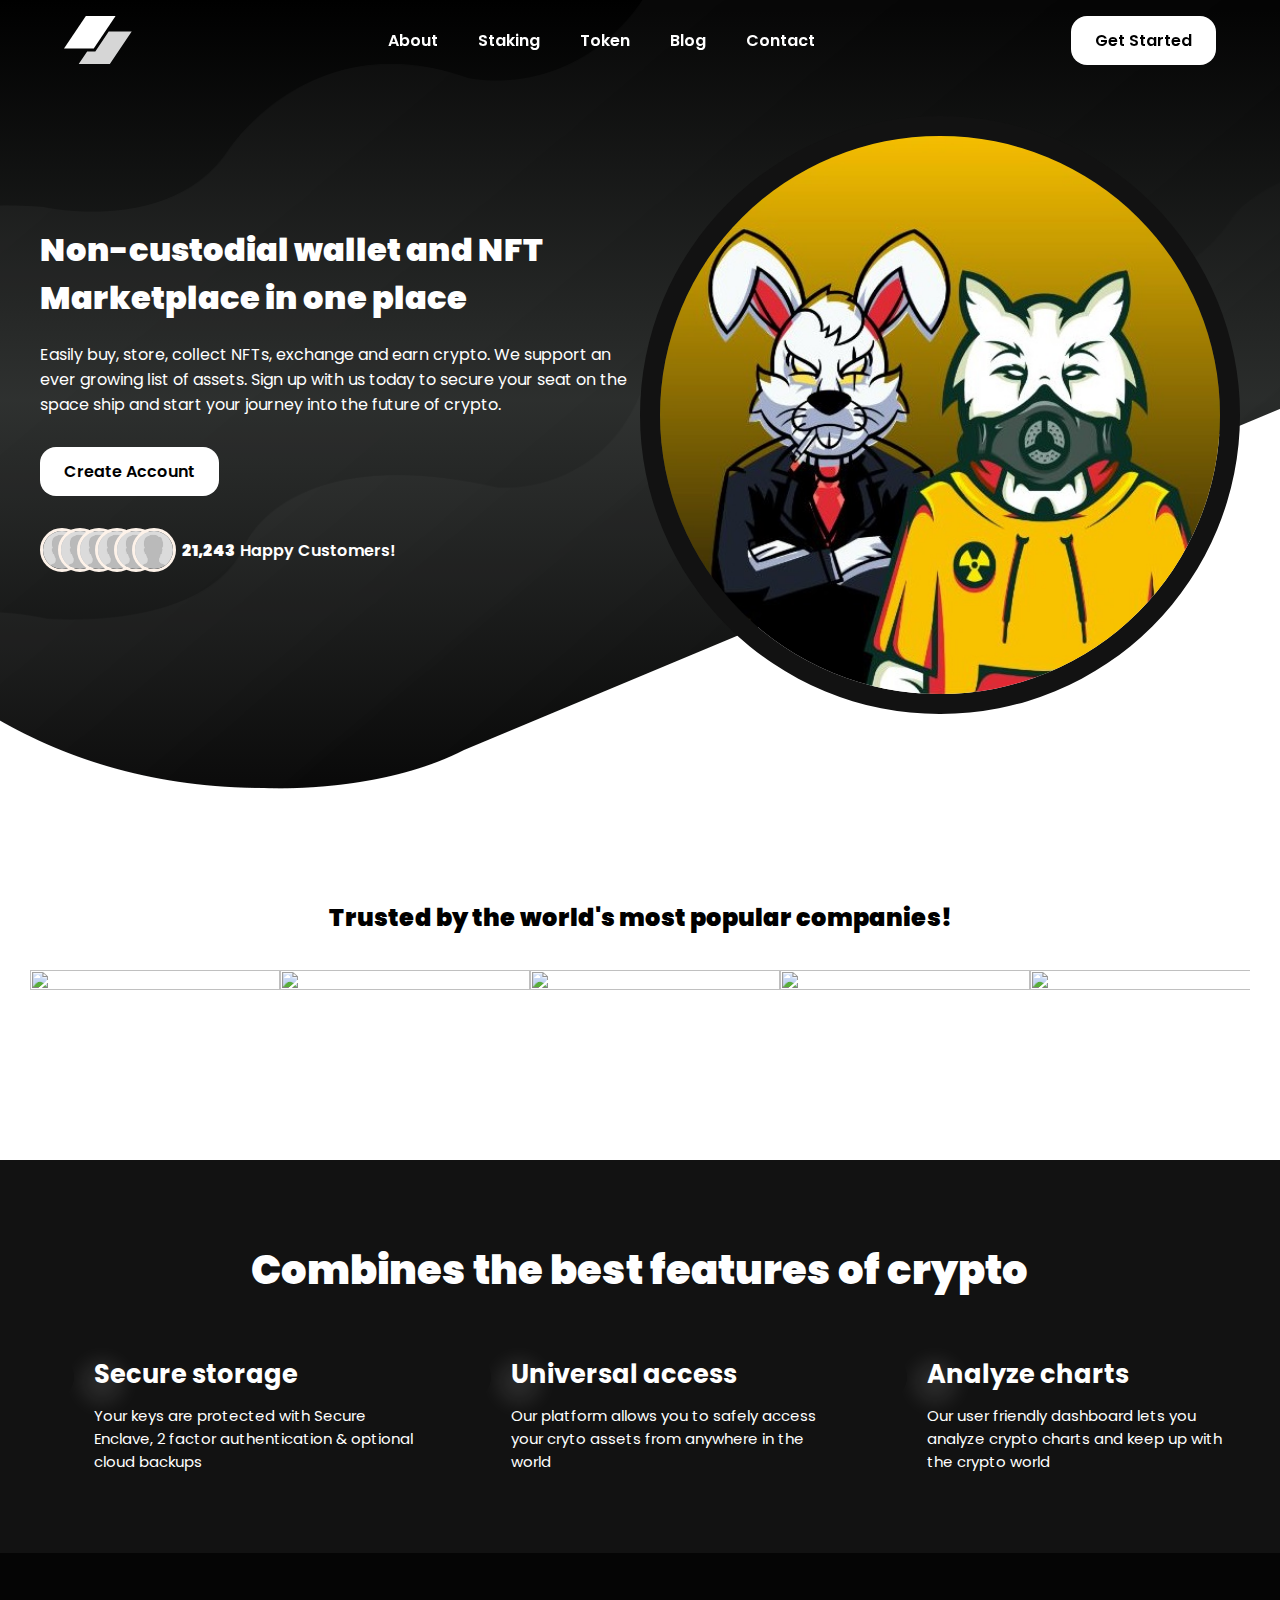
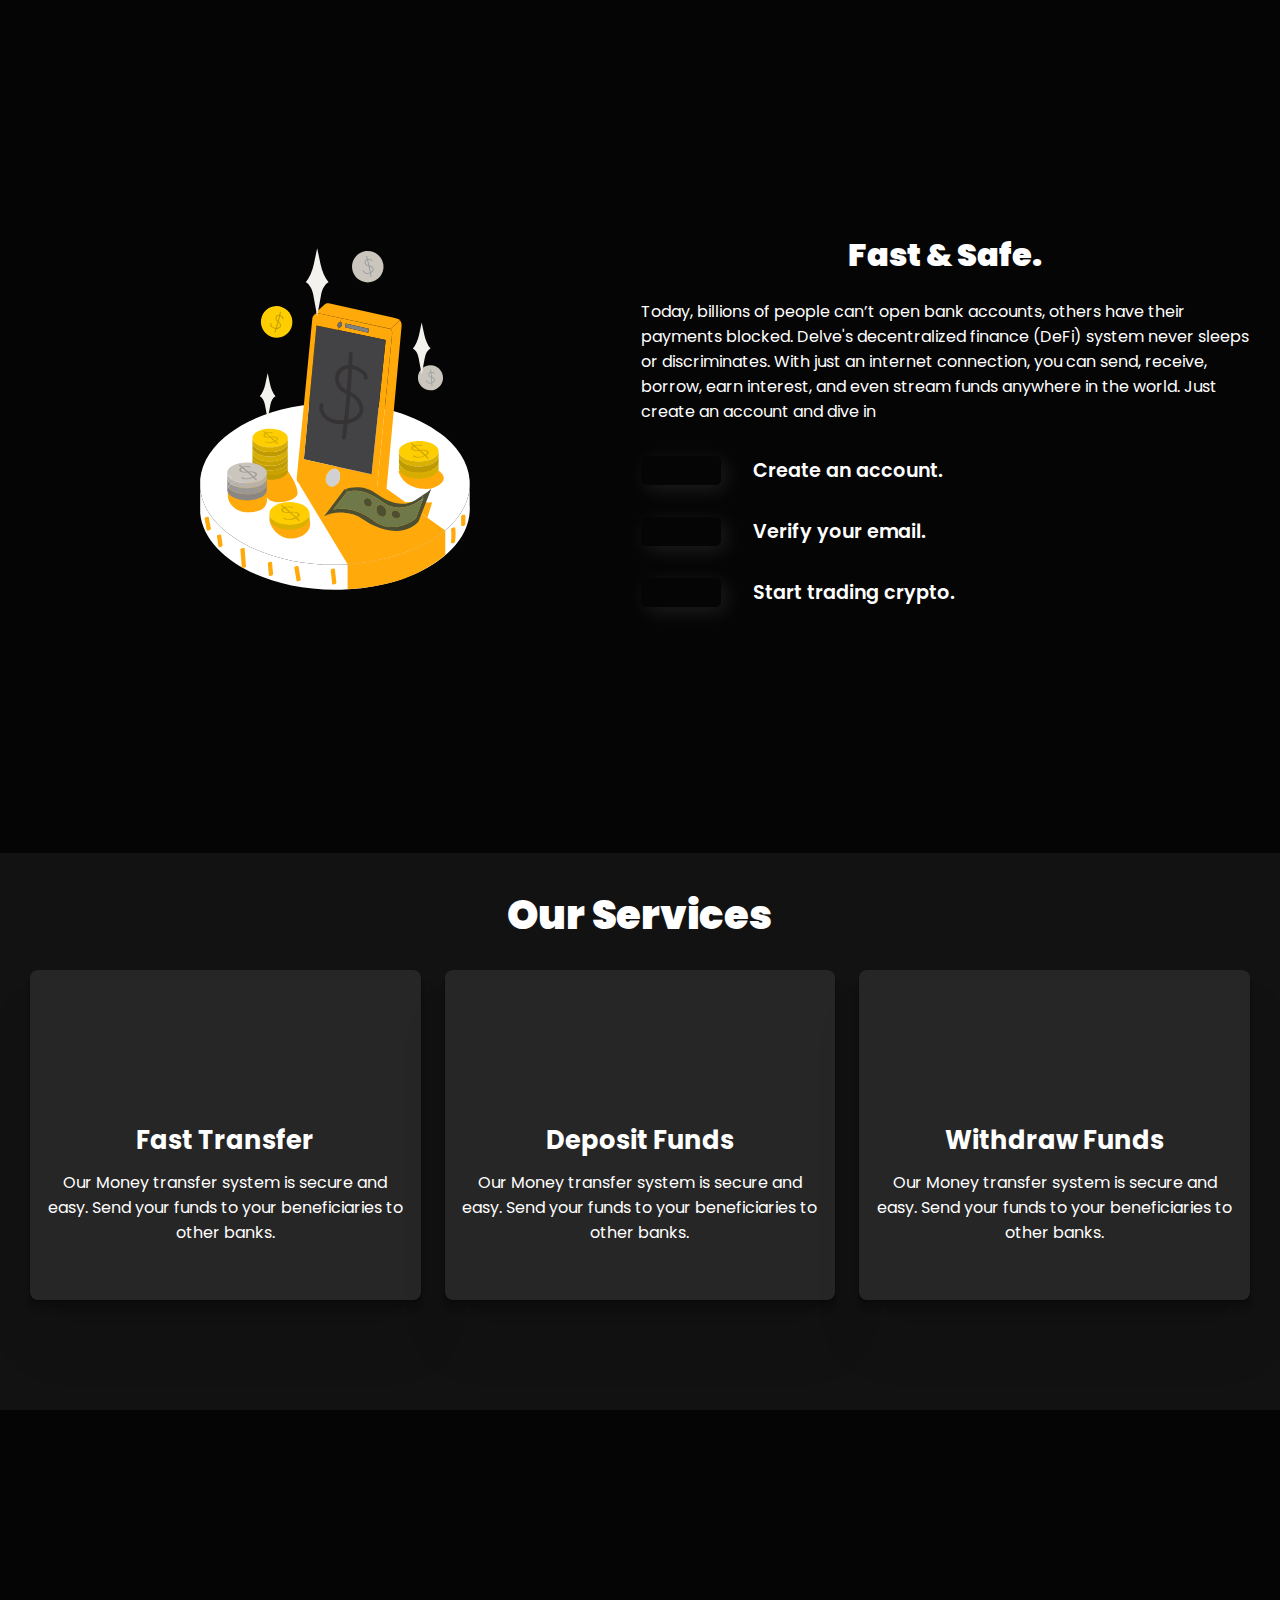
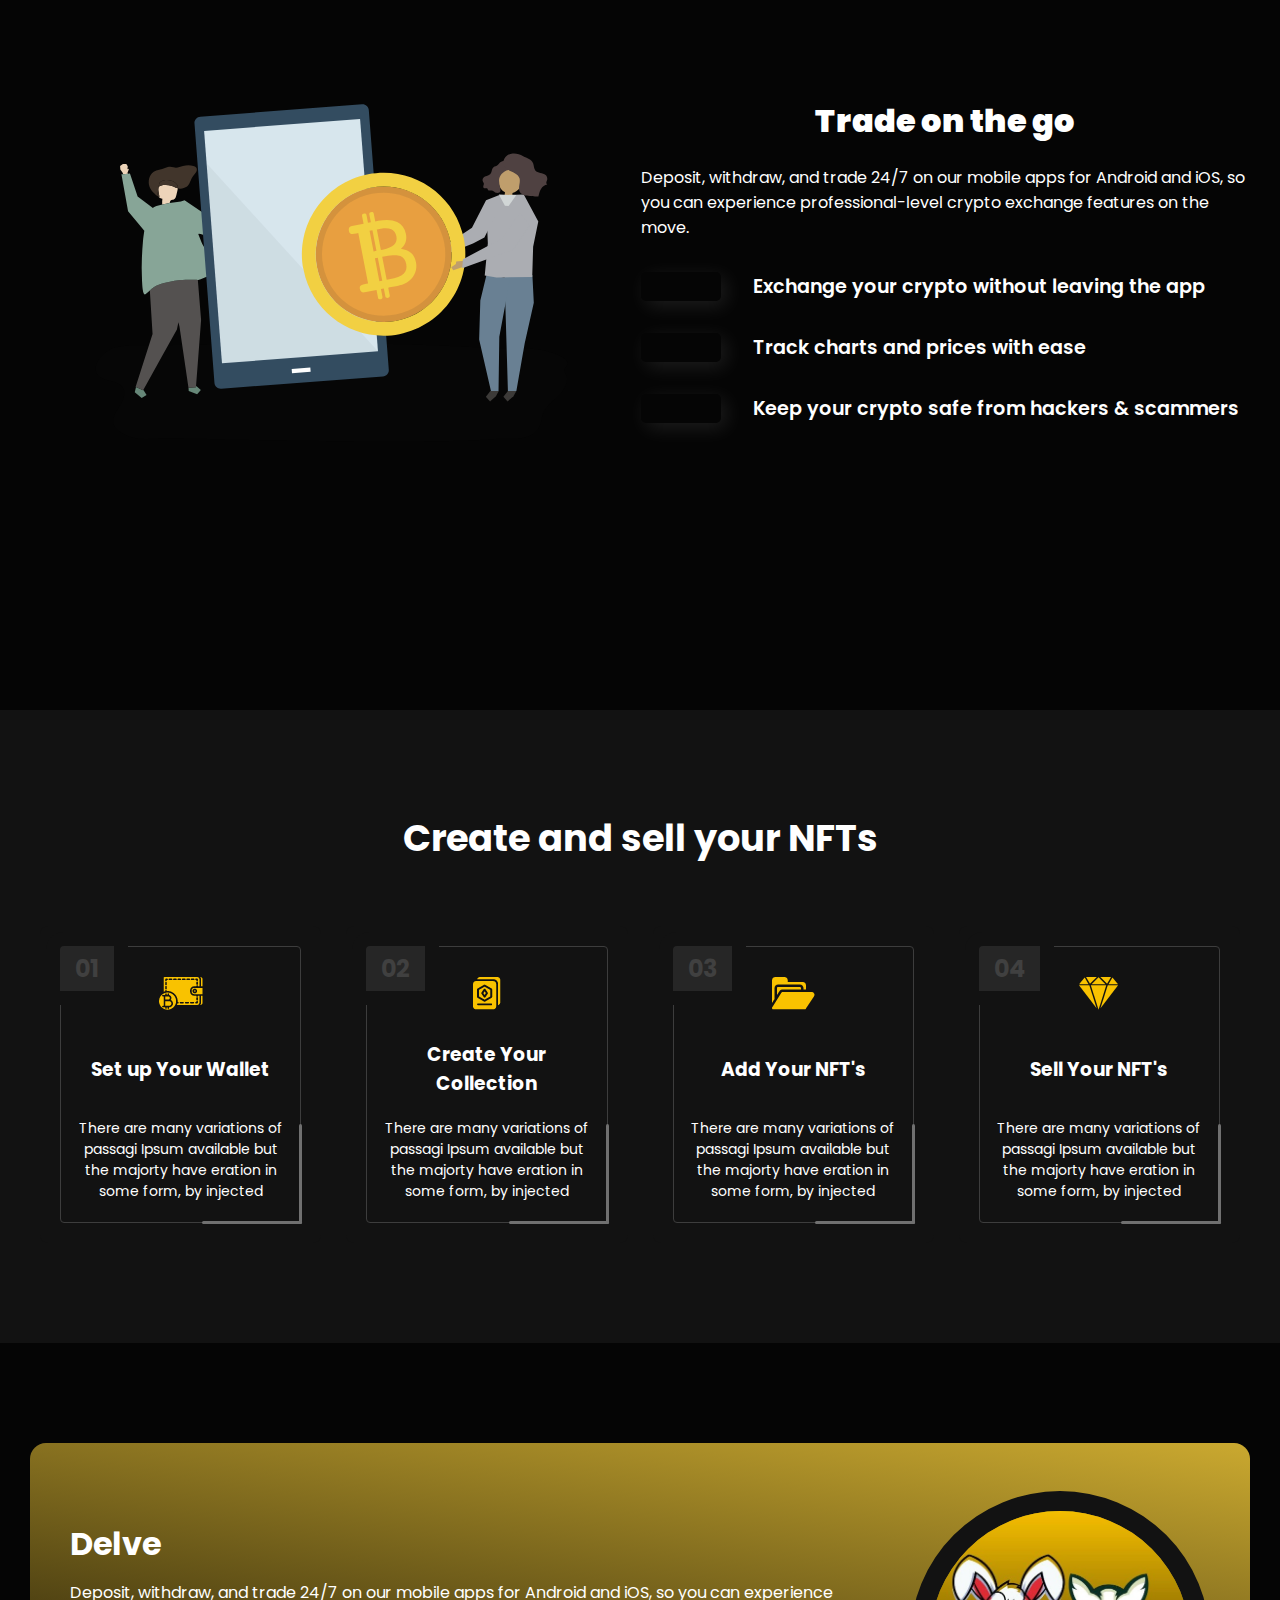
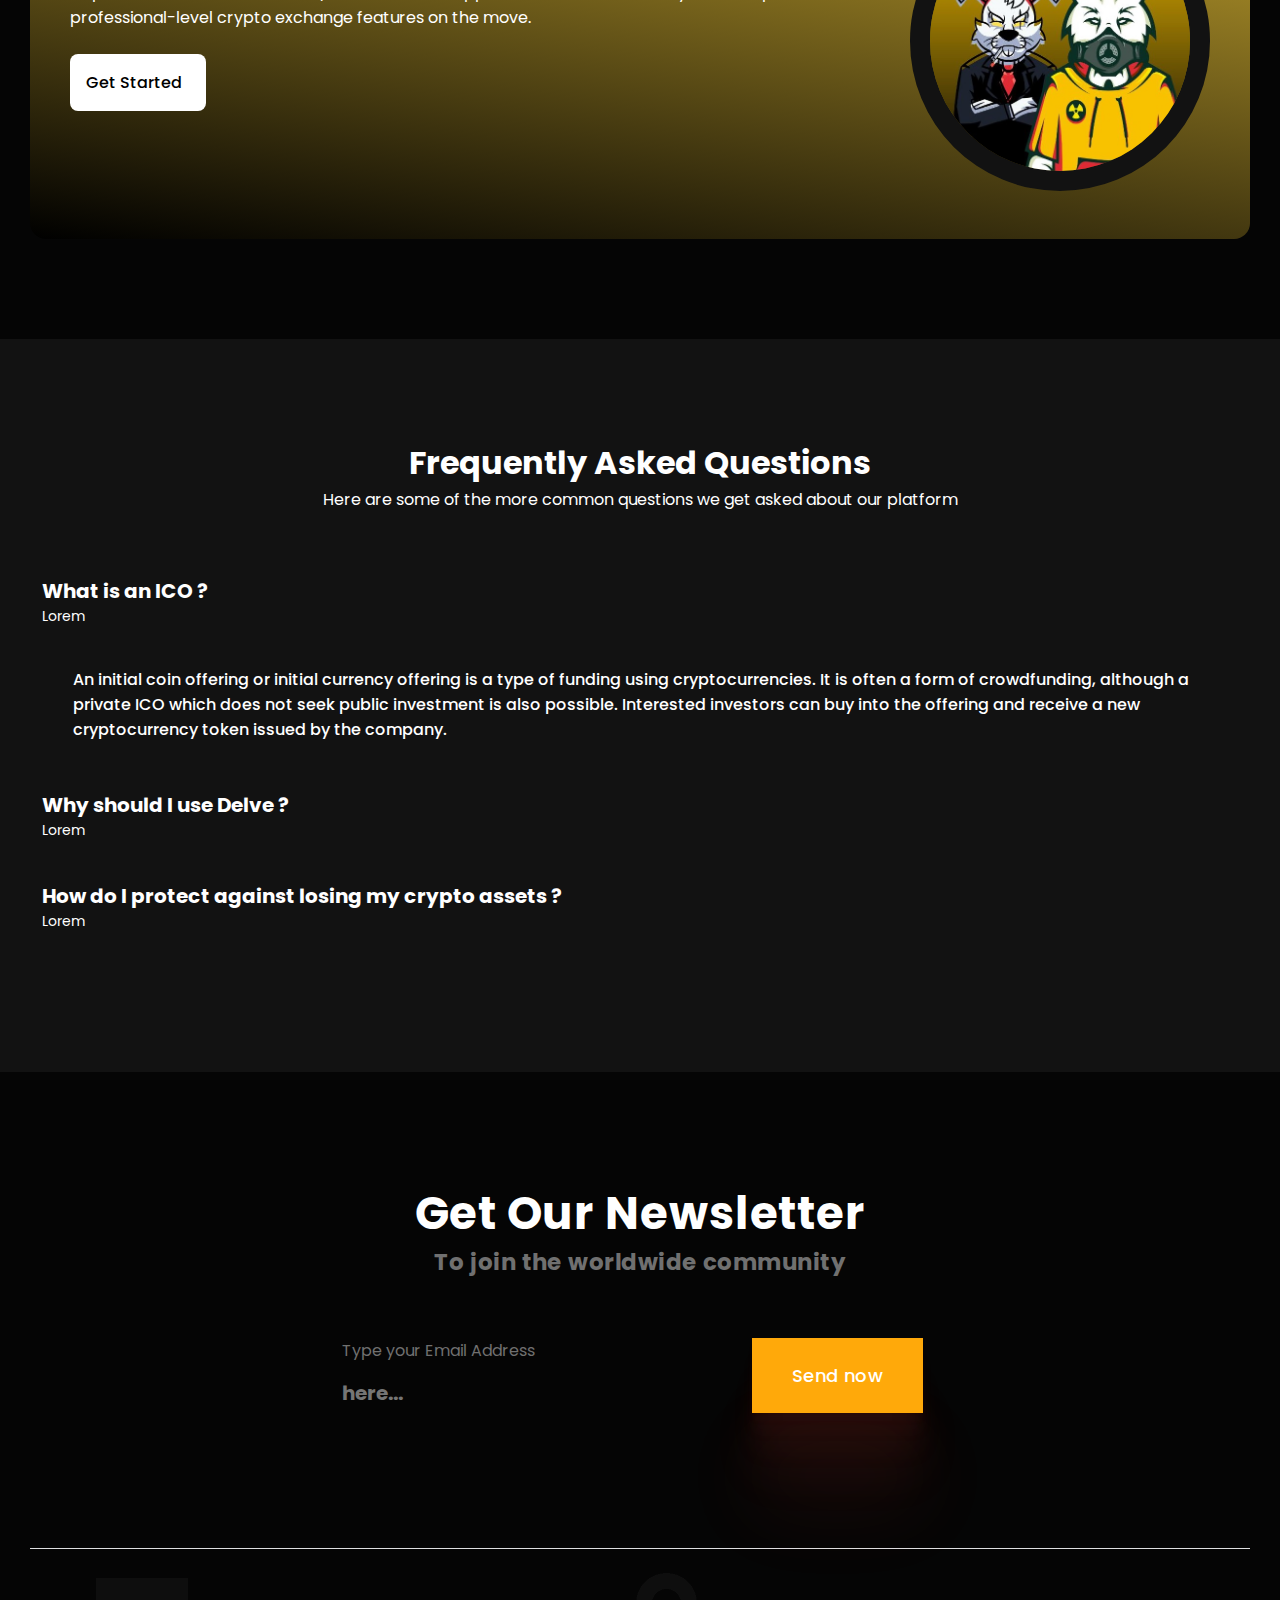
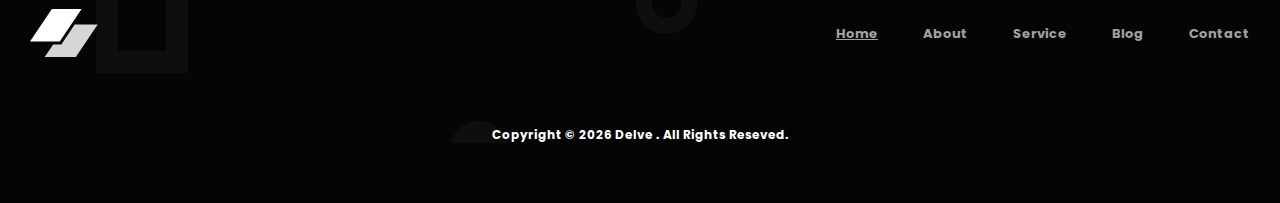
==== index.html @ 3b6dec00 "Success Page" ====
<!DOCTYPE html>
<html lang="en">

<head>
    <meta charset="UTF-8">
    <meta name="viewport" content="width=device-width, initial-scale=1.0">
    <link href="https://cdn.jsdelivr.net/npm/remixicon@2.5.0/fonts/remixicon.css" rel="stylesheet">
    <link rel="stylesheet" href="assets/css/style.css">
    <link rel="stylesheet" href="assets/css/icons.css">
    <script src="assets/js/mixitup.min.js"></script>
    <title>Delve | Decentralised Wallet</title>
    <link rel="shortcut icon" href="assets/images/logo (1).svg" type="image/x-icon">


    <script src="https://cdn.amcharts.com/lib/5/index.js"></script>
    <script src="https://cdn.amcharts.com/lib/5/map.js"></script>
    <script src="https://cdn.amcharts.com/lib/5/geodata/worldLow.js"></script>
    <script src="https://cdn.amcharts.com/lib/5/themes/Animated.js"></script>
    <link href="https://cdn.jsdelivr.net/npm/remixicon@3.2.0/fonts/remixicon.css" rel="stylesheet" />
    <link href="https://unpkg.com/boxicons@2.0.7/css/boxicons.min.css" rel="stylesheet" />
</head>

<body>
    <a href="#" class="scrolltop" id="scroll-top">
        <i class="ri-arrow-up-line scrolltop__icon"></i>
    </a>

    <header class="l-header" id="header">
        <nav class="nav bd-container">
            <a href="index.html" class="nav__logo">
                <!-- <i class="ri-riding-line"></i> Delve -->
                <img src="assets/images/logo (1).svg" alt="">
            </a>

            <div class="nav__menu" id="nav-menu">
                <ul class="nav__list">
                    <li class="nav__item"><a href="#about" class="nav__link active-link ">About</a></li>
                    <li class="nav__item"><a href="#services" class="nav__link active-link ">Staking</a></li>
                    <li class="nav__item"><a href="#portfolio" class="nav__link active-link ">Token</a></li>
                    <li class="nav__item"><a href="#contact" class="nav__link active-link ">Blog</a></li>
                    <li class="nav__item"><a href="#contact" class="nav__link active-link ">Contact</a></li>
                    <center>
                        <li class="nav__item"><a href="#" class="nav__link active-link bt-n hiddenn" style="color: #000;">Get Started</a></li>
                    </center>
                </ul>
            </div>
            <button class="bt-n nonee"><a href="">Get Started</a></button>
    
            <div class="nav__toggle" id="nav-toggle">
                <i class='bx bx-menu'></i>
            </div>
        </nav>
    </header>

    <main>
        <article>
            <section class="hero vh-100" id="home">
                <div class="hero-container">
                    <div class="hero-content hnb">
                        <p class="h2 hero-title hnb hnb">Non-custodial wallet and NFT Marketplace in one place</p>
                        <p class="hero-text">Easily buy, store, collect NFTs, exchange and earn crypto. We support an ever growing list of
                            assets. Sign up with us today to secure your seat on the space ship and start your journey into the future of
                            crypto.</p>
                        <div class="btn-group hnb">
                            <!-- <a href="#" class="bt-n btn-primary">Create account</a> -->

                            <a href="#" class="bt-n btn-secondary">Create Account</a>
                        </div>
                        <div class="delivered-meals hnb">
                            <div class="delivered-img">
                                <img src="assets/images/anon.jpg" alt="" />
                                <img src="assets/images/anon.jpg" alt="" />
                                <img src="assets/images/anon.jpg" alt="" />
                                <img src="assets/images/anon.jpg" alt="" />
                                <img src="assets/images/anon.jpg" alt="" />
                                <img src="assets/images/anon.jpg" alt="" />
                            </div>
                            <div class="delivered-description">
                                <p>
                                    <span class="delivered-numbers"><strong>21,243</strong> Happy Customers!</span>
                                </p>
                            </div>
                        </div>
                    </div>

                    <figure class="hero-banner">
                        <img src="assets/images/hero-banner.jpg"  loading="lazy" alt="hero-banner" class="w-100">
                    </figure>
                </div>
            </section>

            <section style="background-color: #fff;">
                <section class="container">
                    <div class="main-block__container">
                        <div class="main-block__partners partners-main-block">
                            <div class="partners-main-block__label">
                                Trusted by the world's most popular companies!
                            </div>
                            <div class="slider">
                                <div class="slide-track">
                                    <div class="slide">
                                        <img src="https://s3-us-west-2.amazonaws.com/s.cdpn.io/557257/1.png" height="100" width="250" alt="" />
                                    </div>
                                    <div class="slide">
                                        <img src="https://s3-us-west-2.amazonaws.com/s.cdpn.io/557257/2.png" height="100" width="250" alt="" />
                                    </div>
                                    <div class="slide">
                                        <img src="https://s3-us-west-2.amazonaws.com/s.cdpn.io/557257/3.png" height="100" width="250" alt="" />
                                    </div>
                                    <div class="slide">
                                        <img src="https://s3-us-west-2.amazonaws.com/s.cdpn.io/557257/4.png" height="100" width="250" alt="" />
                                    </div>
                                    <div class="slide">
                                        <img src="https://s3-us-west-2.amazonaws.com/s.cdpn.io/557257/5.png" height="100" width="250" alt="" />
                                    </div>
                                    <div class="slide">
                                        <img src="https://s3-us-west-2.amazonaws.com/s.cdpn.io/557257/6.png" height="100" width="250" alt="" />
                                    </div>
                                    <div class="slide">
                                        <img src="https://s3-us-west-2.amazonaws.com/s.cdpn.io/557257/7.png" height="100" width="250" alt="" />
                                    </div>
                                    <div class="slide">
                                        <img src="https://s3-us-west-2.amazonaws.com/s.cdpn.io/557257/1.png" height="100" width="250" alt="" />
                                    </div>
                                    <div class="slide">
                                        <img src="https://s3-us-west-2.amazonaws.com/s.cdpn.io/557257/2.png" height="100" width="250" alt="" />
                                    </div>
                                    <div class="slide">
                                        <img src="https://s3-us-west-2.amazonaws.com/s.cdpn.io/557257/3.png" height="100" width="250" alt="" />
                                    </div>
                                    <div class="slide">
                                        <img src="https://s3-us-west-2.amazonaws.com/s.cdpn.io/557257/4.png" height="100" width="250" alt="" />
                                    </div>
                                    <div class="slide">
                                        <img src="https://s3-us-west-2.amazonaws.com/s.cdpn.io/557257/5.png" height="100" width="250" alt="" />
                                    </div>
                                    <div class="slide">
                                        <img src="https://s3-us-west-2.amazonaws.com/s.cdpn.io/557257/6.png" height="100" width="250" alt="" />
                                    </div>
                                    <div class="slide">
                                        <img src="https://s3-us-west-2.amazonaws.com/s.cdpn.io/557257/7.png" height="100" width="250" alt="" />
                                    </div>
                                </div>
                            </div>
                        </div>
                    </div>
                </section>
            </section>

            <section style="background-color: hsl(0, 0%, 7%);">
                <section class="features py-5" id="features">
                    <div class="container">
                        <h2 class="h2 section-title py-">Combines the best features of crypto</h2>
                        <ul class="features-list">
                            <li>
                                <div class="features-card">
                                    <div class="icon">
                                        <i class="ri-secure-payment-line"></i>
                                    </div>
                                    <div class="content">
                                        <h3 class="h3 title">Secure storage</h3>
                
                                        <p class="text">
                                            Your keys are protected with Secure Enclave, 2 factor authentication & optional cloud backups
                                        </p>
                                    </div>
                                </div>
                            </li>            
                        </ul>

                        <ul class="features-list">
                            <li>
                                <div class="features-card">
                                    <div class="icon">
                                        <i class="ri-key-fill"></i>
                                    </div>
                
                                    <div class="content">
                                        <h3 class="h3 title">Universal access</h3>
                                        <p class="text">
                                            Our platform allows you to safely access your cryto assets from anywhere in the world
                                        </p>
                                    </div>
                                </div>
                            </li>
                        </ul>
                
                        <ul class="features-list">
                            <li>
                                <div class="features-card">
                                    <div class="icon">
                                        <i class="ri-line-chart-line"></i>
                                    </div>
                
                                    <div class="content">
                                        <h3 class="h3 title">Analyze charts</h3>
                
                                        <p class="text">
                                            Our user friendly dashboard lets you analyze crypto charts and keep up with the crypto world
                                        </p>
                                    </div>
                                </div>
                            </li>
                        </ul>
                
                    </div>
                </section>
            </section>

            <section class="container why__container vh-100 py-2">
                <div class="why__image">
                    <img  alt="" src="assets/images/3122796_36664.svg" />
                </div>
                <div class="why__content py-1">
                    <h1 class="section__title hero-title" style="color: rgb(255, 255, 255);">Fast & Safe.</h1>
                    <p style="color: #fff;">Today, billions of people can’t open bank accounts, others have their payments blocked. Delve's decentralized
                        finance (DeFi) system never sleeps or discriminates. With just an internet connection, you can send, receive,
                        borrow, earn interest, and even stream funds anywhere in the world. Just create an account and dive in</p>
                    <div class="why__grid">
                        <span><i class="ri-check-double-line"></i></span>
                        <div>
                            <h4>Create an account.</h4>
                        </div>
                        <span><i class="ri-check-double-line"></i></span>
                        <div>
                            <h4>Verify your email.</h4>
                        </div>
                        <span><i class="ri-check-double-line"></i></span>
                        <div>
                            <h4>Start trading crypto.</h4>
                        </div>
                    </div>
                </div>
            </section>

            <section style="background-color: hsl(0, 0%, 7%);">
                <section class=" reviews container py-2">
                    <div class="reviews__container">
                        <h2 class="h2 section-title" style="color: #fff;">Our Services </h2>
                        <div class="">
                            <div class="services__container grid">
                                <div class="services__data py-1">
                                    <i class="ri-global-fill services__icon"></i>
                                    <h3 class="services__title"> Fast Transfer </h3>
                                    <p class="services__description">Our Money transfer system is secure and easy. Send your funds to your beneficiaries to
                                        other banks.</p>
                                </div>
                
                                <div class="services__data py-1">
                                    <i class="ri-luggage-cart-fill services__icon"></i>
                                    <!-- <i class="ri-dropbox-fill services__icon"></i> -->
                                    <h3 class="services__title"> Deposit Funds </h3>
                                    <p class="services__description">Our Money transfer system is secure and easy. Send your funds to your beneficiaries to other
                                    banks.</p>
                                </div>
                
                                <div class="services__data py-1">
                                    <i class="ri-earth-fill services__icon"></i>
                                    <h3 class="services__title"> Withdraw Funds </h3>
                                    <p class="services__description">Our Money transfer system is secure and easy. Send your funds to your beneficiaries to other
                                    banks.</p>
                                </div>
                            </div>
                        </div>
                    </div>
                </section>
            </section>

            <section class="container why__container vh-100">
                <div class="why__image banner-animation">
                    <img alt="" src="assets/images/2945100_28552.svg" />
                </div>
                <div class="why__content">
                    <h1 class="section__title hero-title" style="color: #fff;">Trade on the go</h1>
                    <p>Deposit, withdraw, and trade 24/7 on our mobile apps for Android and iOS, so you can experience
                        professional-level
                        crypto exchange features on the move.</p>
                    <div class="why__grid">
                        <span><i class="ri-check-double-line"></i></span>
                        <div>
                            <h4>Exchange your crypto without leaving the app</h4>
                        </div>
                        <span><i class="ri-check-double-line"></i></span>
                        <div>
                            <h4>Track charts and prices with ease</h4>
                        </div>
                        <span><i class="ri-check-double-line"></i></span>
                        <div>
                            <h4>Keep your crypto safe from hackers & scammers</h4>
                        </div>
                    </div>
                </div>
            </section>

            <section style="background-color: hsl(0, 0%, 7%);">
                <section class="about-c ">
                    <div class="container">
                        <h2 class="h2 about-title">Create and sell your NFTs</h2>
                        <ol class="about-list">
                            <li class="about-item">
                                <div class="about-card">
                                    <div class="card-number">01</div>
                                    <div class="card-icon">
                                        <img src="assets/images/single-create-sell-item-1.png" alt="wallet icon">
                                    </div>
                
                                    <h3 class="h3 about-card-title">Set up Your Wallet</h3>
                                    <p class="about-card-text">
                                        There are many variations of passagi Ipsum available but the majorty have eration in some form,
                                        by
                                        injected
                                    </p>
                                </div>
                            </li>
                
                            <li class="about-item">
                                <div class="about-card">
                
                                    <div class="card-number">02</div>
                
                                    <div class="card-icon">
                                        <img src="./assets/images/single-create-sell-item-2.png" alt="collection icon">
                                    </div>
                
                                    <h3 class="h3 about-card-title">Create Your Collection</h3>
                
                                    <p class="about-card-text">
                                        There are many variations of passagi Ipsum available but the majorty have eration in some form,
                                        by
                                        injected
                                    </p>
                
                                </div>
                            </li>
                
                            <li class="about-item">
                                <div class="about-card">
                
                                    <div class="card-number">03</div>
                
                                    <div class="card-icon">
                                        <img src="./assets/images/single-create-sell-item-3.png" alt="folder icon">
                                    </div>
                
                                    <h3 class="h3 about-card-title">Add Your NFT's</h3>
                
                                    <p class="about-card-text">
                                        There are many variations of passagi Ipsum available but the majorty have eration in some form,
                                        by
                                        injected
                                    </p>
                
                                </div>
                            </li>
                
                            <li class="about-item">
                                <div class="about-card">
                
                                    <div class="card-number">04</div>
                
                                    <div class="card-icon">
                                        <img src="./assets/images/single-create-sell-item-4.png" alt="diamond icon">
                                    </div>
                
                                    <h3 class="h3 about-card-title">Sell Your NFT's</h3>
                
                                    <p class="about-card-text">
                                        There are many variations of passagi Ipsum available but the majorty have eration in some form,
                                        by
                                        injected
                                    </p>
                
                                </div>
                            </li>
                
                        </ol>
                
                    </div>
                </section>
            </section>
            
            <section class="project">
                <div class="project__bg container">
                    <div class="project__container container grid">
                        <div class="project__data">
                            <h2 class="project__title">Delve</h2>
                            <p class="project__description">Deposit, withdraw, and trade 24/7 on our mobile apps for Android and iOS, so you can
                                experience professional-level crypto exchange features on the move.</p>
                            <a href="" class="button button--flex button--white">Get Started
                                <i class="ri-question-answer-fill project__icon button__icon"></i>
                            </a>
                        </div>
    
                        <img src="assets/images/hero-banner.jpg" alt="" class="project__img hero-banner">
                    </div>
                </div>
            </section>

            <section style="background-color: hsl(0, 0%, 7%);">
                <section class="faq section container" id="faq">
                    <h2 class="section__title">Frequently Asked Questions</h2>
                    <span class="section__subtitle">Here are some of the more common questions we get asked about our platform</span>
                    
                    <div class="faq__container container grid">
                        
                        <div class="faq__content faq__open">
                            <div class="faq__header">
                                <i class="ri-question-line faq__icon"></i>
                    
                                <div>
                                    <h1 class="faq__title"> What is an ICO ?</h1>
                                    <span class="faq__subtitle">Lorem</span>
                                </div>
                    
                                <i class="ri-arrow-up-s-line faq__arrow"></i>
                            </div>
                    
                            <div class="faq__list grid">
                                <div class="faq__data">
                                    <div class="faq__titles">
                                        <h3 class="faq__name">An initial coin offering or initial currency offering is a type of funding using cryptocurrencies.
                                            It is often a form of crowdfunding, although a private ICO which does not seek public investment is also possible.
                                            Interested investors can buy into the offering and receive a new cryptocurrency token issued by the company.</h3>
                                    </div>
                                </div>
                            </div>
                        </div>
                        
                        <div class="faq__content faq__close">
                            <div class="faq__header">
                                <i class="ri-question-line faq__icon"></i>
                    
                                <div>
                                    <h1 class="faq__title"> Why should I use Delve ?</h1>
                                    <span class="faq__subtitle">Lorem</span>
                                </div>
                                
                                <i class="ri-arrow-up-s-line faq__arrow"></i>
                            </div>
                            
                            <div class="faq__list grid">
                                <div class="faq__data">
                                    <div class="faq__titles">
                                        <h3 class="faq__name">Delve Wallet is a software product that gives you access to a wide spectrum of decentralized
                                            innovation - buy and store ERC-20 tokens, participate in airdrops and ICOs, collect rare digital art and other
                                            collectibles, browse decentralized apps (DApps), shop at stores that accept cryptocurrency, and send crypto to
                                            anyone around the world. If you’re looking to simply invest in digital currency, Delve remains the easiest place
                                            to buy, sell, and manage your digital currency.</h3>
                                    </div>
                                </div>
                            </div>
                        </div>
                        
                        <div class="faq__content faq__close">
                            <div class="faq__header">
                                <i class="ri-question-line faq__icon"></i>
                        
                                <div>
                                    <h1 class="faq__title"> How do I protect against losing my crypto assets ?</h1>
                                    <span class="faq__subtitle">Lorem</span>
                                </div>
                        
                                <i class="ri-arrow-up-s-line faq__arrow"></i>
                            </div>
                        
                            <div class="faq__list grid">
                                <div class="faq__data">
                                    <div class="faq__titles">
                                        <h3 class="faq__name">Delve Wallet is a user-controlled, non-custodial product. The app generates a 12 word recovery
                                            phrase which is what gives you, and only you, access to your account to move received funds. Delve will never have
                                            access to this seed, meaning that we cannot move funds on your behalf even if you lose access to your recovery
                                            phrase. We built an encrypted Google Drive and iCloud recovery phrase backup feature to help protect against seed
                                            loss. We encourage you to back up your recovery phrase using both the cloud backup feature as well as writing down
                                            your recovery phrase and storing it in a secure location. To access your recovery phrase, tap Settings, and then
                                            Recovery Phrase.</h3>
                                    </div>
                                </div>
                            </div>
                        </div>
                    </div>
                </section>
            </section>

            <section class="page__subscribe subscribe container">
                <div class="subscribe__container" id="signup">
                    <div class="subscribe__header">
                        <h2 class="subscribe__title title title_center">Get Our Newsletter</h2>
                        <div class="subscribe__sub-title">To join the worldwide community</div>
                    </div>
                    <form action="" name="newsletter" method="post" class="subscribe__form form-subscribe">
                        <div class="form-subscribe__content">
                            <label for="input-1" class="form-subscribe__label">Type your Email Address</label>
                            <input autocomplete="on" type="email" name="Email" placeholder="here..." class="form-subscribe__input email" id="email" required="required">
                        </div>
                        <button type="submit" class="form-subscribe__button">Send now</button>
                        <span id="msg"></span>
                    </form>
                </div>
            </section>

            <footer class="footer container">
                <div class="footer__container">
                    <a href="index.html" class="footer__logo"><img src="assets/images/logo (1).svg" alt=""></a>
                    <nav class="footer__menu menu-footer">
                        <ul class="menu-footer__list">
                            <li class="menu-footer__item"><a href="" class="menu-footer__link menu-footer__link_underline">Home</a></li>
                            <li class="menu-footer__item"><a href="" class="menu-footer__link">About</a></li>
                            <li class="menu-footer__item"><a href="" class="menu-footer__link">Service</a></li>
                            <li class="menu-footer__item"><a href="" class="menu-footer__link">Blog</a></li>
                            <li class="menu-footer__item"><a href="" class="menu-footer__link">Contact</a></li>
                        </ul>
                    </nav>
                    <a href="#" class="footer__copy">Copyright © <script type="text/javascript">document.write(new Date().getFullYear());</script> Delve . All Rights Reseved.</a>
                </div>
            </footer>   
        </article>
    </main>

    <script src="assets/js/main.js"></script>
</body>

</html>
---- assets/css/style.css ----
@import url("https://fonts.googleapis.com/css2?family=Poppins:wght@400;500;600&display=swap");

:root {
  --header-height: 3.5rem;


  /* --first-color: hsl(220, 68%, 54%); */
  --first-color-lighten: hsl(220, 68%, 97%);
  /* --title-color: hsl(220, 48%, 28%); */
  /* --text-color: hsl(220, 12%, 45%); */
  --body-color: hsl(220, 100%, 99%);
  --transition: 0.15s ease-in-out;

  --first-color: hsl(var(--hue-color), 90%, 51%);
  --first-color-second: hsl(var(--hue-color), 69%, 61%);
  --first-color-alt: hsl(var(--hue-color), 57%, 53%);
  --first-color-lighter: hsl(var(--hue-color), 92%, 85%);
  --title-color: hsl(var(--hue-color), 9%, 15%);
  --text-color: hsl(var(--hue-color), 8%, 45%);
  --text-color-light: hsl(var(--hue-color), 8%, 65%);
  --input-color: hsl(var(--hue-color), 70%, 96%);
  /* --body-color: hsl(var(--hue-color), 60%, 99%); */
  --container-color: hsl(var(--hue-color), 100%, 98%);
  --scroll-bar-color: hsl(var(--hue-color), 12%, 90%);
  --scroll-thumb-color: hsl(var(--hue-color), 12%, 80%);

  --st-patricks-blue: hsl(236, 57%, 28%);
  --amaranth-purple: hsl(335, 88%, 38%);
  --royal-blue-dark: hsl(231, 68%, 21%);
  --chrome-yellow: hsl(39, 100%, 52%);
  --space-cadet-1: hsl(230, 41%, 25%);
  --space-cadet-2: hsl(230, 59%, 16%);
  --winter-sky_50: hsla(335, 87%, 53%, 0.5);
  --purple-navy: hsl(236, 26%, 43%);
  --ksu-purple: hsl(275, 54%, 33%);
  --winter-sky: hsl(335, 87%, 53%);
  --razzmatazz: hsl(335, 87%, 51%);
  --platinum: hsl(0, 0%, 90%);
  --black_70: hsla(0, 0%, 0%, 0.7);
  --rajah: hsl(29, 99%, 67%);
  --white: hsl(0, 0%, 100%);

  --jet: hsl(0, 0%, 20%);
  --black: hsl(0, 0%, 0%);
  --onyx-1: hsl(0, 0%, 24%);
  --onyx-2: hsl(0, 0%, 25%);
  --gray-web: hsl(0, 0%, 48%);
  --light-gray: hsl(0, 0%, 80%);
  --davys-gray: hsl(0, 0%, 33%);
  --field-drab: hsl(47, 98%, 22%);
  --red-crayola: hsl(356, 73%, 58%);
  --golden-puppy: hsl(47, 100%, 49%);
  --quick-silver: hsl(0, 0%, 63%);
  --sonic-silver: hsl(0, 0%, 44%);
  --eerie-black-1: hsl(0, 0%, 15%);
  --eerie-black-2: hsl(0, 0%, 7%);
  --rich-black-fogra-39: hsl(0, 0%, 2%);
  --white: hsl(0, 0%, 100%);

  --gradient-one-1: linear-gradient(9deg,
      hsl(0, 0%, 0%),
      hsl(47, 62%, 49%));
  --gradient-color: linear-gradient(90deg,
      hsl(83, 55%, 20%),
      hsl(109, 62%, 25%));
  --another-zero: linear-gradient(90deg,
      hsl(44, 60%, 44%),
      hsl(0, 72%, 50%));
  --another-one: linear-gradient(955deg,
      hsl(64, 54%, 60%),
      hsl(139, 59%, 38%));
  --another-one-1: linear-gradient(hsl(0, 0%, 100%),
      hsl(90, 86%, 30%),
      hsl(0, 0%, 100%));
  /* --another-two: linear-gradient(hsl(209, 35%, 39%),
      hsl(178, 86%, 30%),
      hsl(190, 73%, 39%)); */
    --gradient-1: linear-gradient(hsl(0, 0%, 0%),
      hsl(150, 3%, 16%),
      hsl(0, 0%, 0%));
  --another-two: linear-gradient(hsl(161, 64%, 79%),
      hsl(181, 86%, 30%),
      hsl(0, 0%, 100%));
  /* --another-two: linear-gradient(90deg,
      hsl(251, 59%, 44%),
      hsl(147, 59%, 44%),
      hsl(90, 86%, 30%)); */
  --another-three: linear-gradient(90deg,
      hsl(0, 0%, 0%),
      hsl(42, 8%, 76%),
      hsl(0, 0%, 0%));

  /* --gradient-1: linear-gradient(90deg, var(--royal-blue-dark) 0, var(--ksu-purple) 51%, var(--royal-blue-dark)); */
  /* --gradient-2: linear-gradient(90deg, var(--razzmatazz), var(--rajah)); */


  --fs-1: 6.6rem;
  --fs-2: 6.08rem;
  --fs-3: 5.12rem;
  --fs-4: 3.84rem;
  --fs-5: 3.4rem;
  --fs-6: 2rem;
  --fs-7: 1.8rem;
  --fs-8: 1.6rem;
  --fs-9: 1rem;

  --fw-500: 500;
  --fw-600: 600;
  --fw-700: 700;

  --section-padding: 60px;

  --transition-1: 0.15s ease;
  --transition-2: 0.35s ease;
  --cubic-in: cubic-bezier(0.51, 0.03, 0.64, 0.28);
  --cubic-out: cubic-bezier(0.33, 0.85, 0.56, 1.02);

  --shadow: 0 5px 20px 1px hsla(220, 63%, 33%, 0.1);

  /*.5rem = 8px | 1rem = 16px ...*/
  --body-font: "Poppins", sans-serif;
  --biggest-font-size: 2.5rem;
  --h2-font-size: 1.25rem;
  --h3-font-size: 1.125rem;
  --normal-font-size: .938rem;
  --small-font-size: .813rem;
  --smaller-font-size: .75rem;
  --h1-font-size: 1.5rem;

  --font-medium: 500;
  --font-semi-bold: 600;
  --font-bold: 700;

  /* .25rem = 4px, .5rem = 8px, .75rem = 12px ... */
  --mb-0-25: .25rem;
  --mb-0-5: .5rem;
  --mb-0-75: .75rem;
  --mb-1: 1rem;
  --mb-1-5: 1.5rem;
  --mb-2: 2rem;
  --mb-2-5: 2.5rem;
  --mb-3: 3rem;

  /*========== z index ==========*/
  --z-normal: 1;
  --z-tooltip: 10;
  --z-fixed: 100;
  --z-modal: 1000;
}

@media screen and (min-width: 1024px) {
  :root {
    --biggest-font-size: 4.5rem;
    --h1-font-size: 2.25rem;
    --h2-font-size: 1.5rem;
    --h3-font-size: 1.25rem;
    --normal-font-size: 1rem;
    --small-font-size: .875rem;
    --smaller-font-size: .813rem;
  }
}

* {
  box-sizing: border-box;
  padding: 0;
  margin: 0;
}

body {
  font-family: var(--body-font);
  font-size: var(--normal-font-size);
  /* background: var(--another-two); */
  /* background-color: var(--body-color); */
  /* color: var(--text-color); */
  background: var(--rich-black-fogra-39);
}

ul {
  list-style: none;
}

::-webkit-scrollbar {
  width: 10px;
}

::-webkit-scrollbar-track {
  background: var(--rich-black-fogra-39);
  border-left: 1px solid var(--onyx-1);
}

::-webkit-scrollbar-thumb {
  background: var(--golden-puppy);
}

::-webkit-scrollbar-thumb:hover {
  --golden-puppy: hsl(47, 100%, 40%);
}

::-webkit-scrollbar-button {
  height: 5px;
}

a {
  text-decoration: none;
}

a,
img,
span,
input,
button {
  display: block;
}

button,
input {
  background: none;
  border: none;
  font: inherit;
}

img {
  height: auto;
  width: 100%;
}

html {
  scroll-behavior: smooth;
}

.w-100 {
  width: 100%;
}

li {
  list-style: none;
}

.container {
  /* width: 100%; */
  /* width: calc(100% - 2rem); */
  /* margin-left: var(--mb-2); */
  /* margin-right: var(--mb-2); */
  /* padding: 10px 5%; */
  max-width: 1220px;
  margin-inline: 1.5rem;
}

.section__title {
  font-size: var(--fs-6);
  color: var(--white);
}

.section__subtitle {
  display: block;
  font-size: var(--fs-9);
  margin-bottom: var(--mb-3);
  color: var(--white);
}

.section__title,
.section__subtitle {
  text-align: center;
}

@media screen and (min-width: 568px) {
  @media screen and (min-width: 768px) {
    .section__subtitle {
      margin-bottom: 4rem;
    }
  }
}

.grid {
  display: grid;
  gap: 1.5rem;
}

.section {
  padding: 4rem 0 2rem;
}

/* @media screen and (min-width: 568px) {
  @media screen and (min-width: 768px) {
    .section {
      padding: 6rem 0 2rem;
    }
  }
} */

.button {
  display: inline-block;
  background-color: var(--first-color);
  color: var(--white);
  padding: 1rem;
  border-radius: .5rem;
  font-weight: var(--font-medium);
}

.button-left {
  -webkit-box-pack: inherit;
  -ms-flex-pack: inherit;
  justify-content: inherit;
  padding: 0;
}

.button:hover {
  background-color: var(--first-color-alt);
}

.button__icon {
  font-size: 1.2rem;
  margin-left: var(--mb-0-5);
  transition: .3s;
}

.button--white {
  background-color: var(--white);
  color: var(--first-color)
}

.button--white:hover {
  background-color: var(--white);
}

.button--flex {
  display: inline-flex;
  align-items: center;
  transition: .3s;
}

.button--small {
  padding: .75rem 1rem;
}

.button--link {
  padding: 0;
  background-color: transparent;
  color: var(--first-color);
}

.button--link:hover {
  background-color: transparent;
  color: var(--first-color-alt);
}

.vh-100 {
  min-height: 100vh;
}

.btn {
  font-weight: var(--font-semi-bold);
  padding: 12px 35px;
  display: flex;
  background: var(--another-two);
  justify-content: space-between;
  align-items: center;
  transition: background-color 0.3s;
  border-radius: 16px;
  text-transform: capitalize;
  transition: 0.3s;
}

.btn:is(:hover, :focus) {
  background-position: right;
}

.banner-animation {
  animation: waveAnim 1s backwards infinite alternate;
}

@keyframes waveAnim {
  0% { transform: translate(0, 0) rotate(0); }
  100% { transform: translate(2px, 2px) rotate(3deg); }
}

.l-header {
  width: 100%;
  position: fixed;
  top: 0;
  left: 0;
  z-index: var(--z-fixed);
  /* background-color: var(--another-two); */
}

.nav {
  /* position: absolute; */
  height: var(--header-height);
  display: flex;
  align-items: center;
  justify-content: space-between;
  font-weight: 600;
}

@media screen and (max-width: 768px) {
  .nav__menu {
    position: fixed;
    top: -100%;
    left: 0;
    width: 100%;
    padding-top: 1.5rem;
    text-align: center;
    background-color: #000000b2;
    transition: .4s;
    box-shadow: 0 2px 4px rgba(0, 0, 0, .1);
    border-radius: 0 0 1rem 1rem;
  }
}

.nav__item {
  margin-bottom: 1.5rem;
}

.nav__link {
  color: var(--white);
  /* color: var(--first-color-lighten); */
  transition: .3s;
}

.nav__link:hover {
  color: #2aba7e;
}

.nav__logo,
.nav__toggle {
  color: var(--white);
}

.nav__toggle {
  font-size: 1.3rem;
  cursor: pointer;
}

.show-menu {
  top: var(--header-height);
}

.active-link {
  position: relative;
}

.active-link::after {
  content: '';
  position: absolute;
  bottom: -.7rem;
  left: 0;
  width: 100%;
  height: 3px;
  color: #01627a;
}

.scroll-header {
  /* background-color: #FFF; */
  background: var(--rich-black-fogra-39);
  /* box-shadow: 0 2px 4px rgba(0, 0, 0, .1); */
}

.scroll-header .nav__logo,
.scroll-header .nav__toggle,
.scroll-header .nav__link {
  color: var(--white);
}

.scroll-header .nav__menu {
  /* background-color: #FFF; */
  background: var(--rich-black-fogra-39);
}

@media screen and (min-width: 768px) {
  .nav {
    height: calc(var(--header-height) + 1.5rem);
  }

  .nav__list {
    display: flex;
  }

  .nav__item {
    margin-left: 2.5rem;
    margin-bottom: 0;
  }

  .nav__toggle {
    display: none;
  }
}
.bd-container {
  width: 100%;
  /* width: calc(100% - 2rem); */
  /* margin-left: var(--mb-2); */
  /* margin-right: var(--mb-2); */
  padding: 10px 5%;
}

@media screen and (min-width: 1024px) {
  .bd-container {
    margin-left: auto;
    margin-right: auto;
  }
}

.bd-grid {
  display: grid;
  gap: 1.5rem;
}

@media screen and (min-width: 1024px) {
  .bd-container {
    margin-left: auto;
    margin-right: auto;
  }
}



@media screen and (min-width: 1152px) {
  .container {
    margin-inline: auto;
  }
}

.scrolltop {
  position: fixed;
  right: 1rem;
  bottom: -20%;
  display: flex;
  justify-content: center;
  align-items: center;
  padding: .5rem;
  background: var(--chrome-yellow);
  border-radius: .5rem;
  z-index: var(--z-tooltip);
  transition: .4s;
  visibility: hidden;
}

.scrolltop:hover {
  background: hsla(39, 100%, 52%, 0.434);
}

.scrolltop__icon {
  font-size: 2rem;
  color: var(--first-color-lighten);
}

.show-scroll {
  visibility: visible;
  bottom: 1.5rem;
}

.section-title {
  /* color: var(--st-patricks-blue); */
  font-size: 2.5rem;
  color: var(--white);
  /* margin-block-end: 60px; */
  /* max-width: max-content; */
  /* margin-inline: auto; */
  /* margin-top: 10px; */
  margin-bottom: 25px;
  /* font-size: 1.5rem; */
  /* font-weight: 700; */
  /* line-height: 23px; */
  /* letter-spacing: 0.06em; */
  text-align: center;
  font-weight: 1000;
}

.none-1 {
  visibility: hidden;
}

.underline {
  position: relative;
}

.underline::before {
  content: "";
  position: absolute;
  bottom: -20px;
  left: 50%;
  transform: translateX(-50%);
  width: 30%;
  height: 6px;
  background-image: var(--gradient-1);
  border-radius: 10px;
}

.bt-n {
  /* color: var(--first-color-lighten); */
  font-weight: var(--font-semi-bold);
  padding: 12px 24px;
  max-width: max-content;
  background: var(--white);
  align-items: center;
  border-radius: 16px;
  text-transform: capitalize;
  transition: 0.3s;
  color: #000;
}

.bt-n a{
  color: #000;
}

.btn-group {
  display: flex;
  flex-wrap: wrap;
  gap: 8px;
}

.hero-container {
  /* width: 100%; */
  /* width: calc(100% - 2rem); */
  margin-left: var(--mb-2);
  margin-right: var(--mb-2);
  /* padding: 10px 5%; */
  /* padding-inline: 15px; */
  max-width: 1120px;
}

@media (min-width: 550px) {
  .hero-container {
    max-width: 550px;
    margin-inline: auto;
  }

  .section-title {
    --fs-3: 3.6rem;
    align-items: center;
    text-align: center;
  }
}

@media (min-width: 768px) {
  .hero-container {
    max-width: 720px;
  }
}

.hero {
  background-image: url("../images/hero-bg-bottom.png"),
                    url("../images/hero-bg.png"),
                    var(--gradient-1);
  background-repeat: no-repeat, no-repeat, no-repeat;
  background-position: -280px bottom, center, center;
  background-size: auto, cover, auto;
  /* background: var(--another-two); */
  padding-block-start: 90px;
  padding-block-end: var(--section-padding);
}

.hero-content {
  margin-block-end: 50px;
}

.hero-banner {
  border: 20px solid var(--eerie-black-2);
  border-radius: 50%;
  overflow: hidden;
}

.hero-banner img {
  width: 100%;
  height: 100%;
  object-fit: cover;
}

.hero-subtitle {
  color: var(--white);
  font-family: var(--ff-source-sans-pro);
  font-size: var(--fs-8);
  margin-block-end: 15px;
}

.hero-title {
  /* color: var(--royal-blue-dark); */
  /* color: #000; */
  color: var(--white);
  font-size: var(--fs-6);
  /* font-size: var(--fs-3); */
  margin-block-end: 20px;
  font-weight: 1000;
}

.hero-text {
  /* color: var(--purple-navy); */
  color: var(--white);
  font-size: var(--fs-9);
  margin-block-end: 30px;
}

.delivered-meals {
  display: flex;
  gap: 2rem;
  align-items: center;
  margin: 2rem 0;
}

.delivered-meals .delivered-img {
  display: flex;
}

.delivered-meals .delivered-img img {
  width: 44px;
  height: 44px;
  border-radius: 50%;
  margin-right: -1.6rem;
  border: 3px solid #fdf2e9;
}

.delivered-description {
  font-size: var(--tertiary-font-size);
  font-weight: 600;
}

.delivered-description .delivered-numbers {
  /* color: var(--primary-color); */
  color: var(--white);
  font-size: 16px;
}

@media (min-width: 992px) {
  :root {
    --fs-1: 5.4rem;
  }
}

@media (min-width: 768px) {
  .hero {
    /* min-height: 600px; */
    display: grid;
    place-items: center;
  }

  .hero-content {
    margin-block-end: 0;
  }

  .hero .hero-container {
    display: grid;
    grid-template-columns: 1fr 1fr;
    align-items: center;
    /* gap: 30px; */
    /* min-height: 100vh; */
    /* grid-template-columns: max-content .5fr; */
    /* align-content: flex-end; */
  }
}


@media (min-width: 992px) {
  .hero {
    min-height: 700px;
  }

  .hero-container {
    max-width: 950px;
  }
}


@media (min-width: 1200px) {
  .hero {
    min-height: 800px;
  }

  .section-title {
    --fs-3: 4.6rem;
    /* text-align: center; */
  }

  .hero-container {
    max-width: 1200px;
  }
}

.wrapper {
  min-height: 100%;
  overflow: hidden;
  display: flex;
  flex-direction: column;
}

.partners-main-block {
  width: 100%;
}

.partners-main-block__label {
  margin-bottom: 25px;
  font-size: 1.5rem;
  /* color: #fff; */
  /* font-weight: 700; */
  /* line-height: 23px; */
  /* letter-spacing: 0.06em; */
  text-align: center;
  font-weight: 1000;
}

.partners-main-block__items {
  display: flex;
  flex-wrap: wrap;
  justify-content: space-between;
  gap: 25px;
  /* gap: 50px; */
}

.partners-main-block__item img {
  max-width: 100%;
}

.main-block__container {
  position: relative;
  padding: 100px 0;
}

@media(max-width:1199.98px) {
  .main-block__container {
    /* padding-top: 100px; */
    padding-bottom: 30px;
  }

  .content-main-block__body {
    padding-right: 0px;
  }

  .body-main-block {
    display: block;
  }

  .form-main-block {
    margin-right: 0;
  }

  .body-main-block__content {
    margin-bottom: 40px;
  }

  .main-block__body {
    margin-bottom: 40px;
  }

  .partners-main-block {
    position: relative;
    z-index: 2;
    max-width: none;
  }
}

@media(max-width:990.98px) {
  .main-block {
    padding-bottom: 70px;
  }
}

@media(max-width:767.98px) {
  .partners-main-block__items {
    /* justify-content: center; */
    max-width: 100%;
  }

  .content-main-block__title {
    font-size: 30px;
    line-height: 120%;
  }

  .form-main-block {
    display: block;
  }

  .content-main-block__button {
    width: 100%;
  }

  .main-block {
    padding-bottom: 30px;
  }
}

:is(.service-card, .features-card) .title {
  /* color: var(--st-patricks-blue); */
  color: var(--white);
  font-size: var(--fs-8);
  font-weight: var(--fw-700);
}

:is(.service-card, .features-card, .blog-card) .text {
  font-size: 15px;
  color: var(--white);
}

.img-cover {
  width: 100%;
  height: 100%;
  object-fit: cover;
}

@media screen and (max-width: 640px) {
  .hnb{
    justify-content: center;
    align-items: center;
    text-align: center;
  }
}

.features-list>li:first-child {
  margin-block-end: 30px;
}

.features-card {
  display: flex;
  align-items: flex-start;
  gap: 20px;
}

.content a {
  padding: .625rem 0;
  font-weight: 500;
  color: orange;
}

.features-card .icon {
  /* background-image: var(--another-two); */
  background-size: 200%;
  box-shadow: 50px 5px 20px rgba(255, 255, 255, 0.1);
  color: var(--chrome-yellow);
  min-width: max-content;
  max-width: max-content;
  font-size: 36px;
  padding: 22px;
  border-radius: 50%;
}

.features-card .icon i {
  /* -webkit-text-stroke: 0.09px; */
  width: 1px;
  border-radius: 10px solid;
}

.features-card .title {
  margin-block-end: 10px;
}

.features-banner {
  margin-block: 40px;
}

.features-banner>img {
  max-width: max-content;
  margin-inline: auto;
}

@media (min-width: 768px) {

  .features-list>li:first-child {
    margin-block-end: 0;
  }

  .features-list {
    display: grid;
    /* grid-template-columns: 1fr 1fr; */
    gap: 25px;
  }
}


@media (min-width: 992px) {
  .features-list {
    grid-template-columns: 1fr;
  }

  .features .container {
    display: grid;
    grid-template-columns: repeat(3, 1fr);
    gap: 30px;
  }

  .features .section-title {
    grid-column: 1 / 4;
  }

  .features-banner {
    margin-block: 0;
    display: grid;
    place-items: center;
  }
}

.py-5 {
  padding: 5rem 0;
}

.py-2{
  padding-top: 2rem;
}

.py-1{
  padding: 1rem 0;
}

.about-banner {
  /* margin-block-end: 30px; */
  /* padding: -100px 0; */
  /* margin: 100px 0; */
}

.about .section-title {
  margin-inline: 0;
}

.about .underline::before {
  left: 0;
  transform: translateX(0);
}

.about-text {
  font-size: var(--fs-9);
  margin-block-end: 20px;
}

.stats-list {
  display: grid;
  gap: 10px;
  list-style: none;
}

.stats-card {
  text-align: center;
  padding: 15px;
  box-shadow: var(--shadow);
  border-radius: var(--radius-12);
}

.stats-title {
  color: var(--st-patricks-blue);
  font-size: var(--fs-8);
  font-weight: var(--fw-700);
}

.stats-text {
  font-size: var(--fs-9);
}

.stats-text-1 {
  font-size: var(--fs-9);
  padding-top: 6px;
  text-align: left;
}

.options-content-featured__label p{
  font-weight: 700;
  font-size: 14px;
  /* line-height: 12px; */
  /* margin-bottom: 12px; */
}

.options-content-featured__value p{
  font-size: 14px;
}

@media (min-width: 992px) {
  .about .container {
    display: grid;
    grid-template-columns: 1fr 1fr;
    gap: 20px;
  }

  .about-banner {
    padding: 0;
  }
}

@media (min-width: 550px) {
  .stats-list {
    grid-template-columns: repeat(3, 1fr);
  }
}


.reviews {
  /* padding: 100px 0; */
  padding-bottom: 110px;
}

.reviews__title {
  max-width: 570px;
  /* margin-bottom: 50px; */
  /* font-size: 2rem; */
  color: #000;
  font-size: var(--fs-5);
  /* font-size: var(--fs-3); */
  margin-block-end: 20px;
  font-weight: 1000;
}

.item-reviews {
  color: inherit;
  padding: 50px 40px;
  /* background: #FFFFFF; */
  border: 1px solid #000000;
  border-radius: 10px;
  transition: all 0.3s ease 0s;
}

.item-reviews__text p {
  font-size: 1.2rem;
  font-weight: 600;
}

.reviews__items {
  display: grid;
  grid-template-columns: repeat(auto-fill, minmax(300px, 1fr));
  gap: 30px;
}

.item-reviews{
  border: 1px solid transparent;
  box-shadow: 0px 10px 8px rgba(0, 0, 0, 0.03), 0px 6.48148px 4.68519px rgba(0, 0, 0, 0.0227778), 0px 3.85185px 2.54815px rgba(0, 0, 0, 0.0182222), 0px 2px 1.3px rgba(0, 0, 0, 0.015), 0px 8.14815px 6.51852px rgba(0, 0, 0, 0.0117778), 0px 1.85185px 3.14815px rgba(0, 0, 0, 0.00722222), 3px 44px 54px rgba(0, 0, 0, 0.08);
}

.item-reviews:hover {
  border: 1px solid transparent;
  box-shadow: 0px 100px 80px rgba(0, 0, 0, 0.03), 0px 64.8148px 46.8519px rgba(0, 0, 0, 0.0227778), 0px 38.5185px 25.4815px rgba(0, 0, 0, 0.0182222), 0px 20px 13px rgba(0, 0, 0, 0.015), 0px 8.14815px 6.51852px rgba(0, 0, 0, 0.0117778), 0px 1.85185px 3.14815px rgba(0, 0, 0, 0.00722222), 3px 44px 54px rgba(0, 0, 0, 0.08);
}

.reviews__footer {
  padding-bottom: 40px;
}

.footer-reviews {
  display: flex;
  column-gap: 100px;
}

@media (max-width: 991.98px) {
  .footer-reviews {
    flex-wrap: wrap;
    row-gap: 30px;
  }

  .item-reviews{
    border: 1px solid transparent;
    box-shadow: 0px 10px 8px rgba(0, 0, 0, 0.03), 0px 6.48148px 4.68519px rgba(0, 0, 0, 0.0227778), 0px 3.85185px 2.54815px rgba(0, 0, 0, 0.0182222), 0px 2px 1.3px rgba(0, 0, 0, 0.015), 0px 8.14815px 6.51852px rgba(0, 0, 0, 0.0117778), 0px 1.85185px 3.14815px rgba(0, 0, 0, 0.00722222), 3px 44px 54px rgba(0, 0, 0, 0.08);
  }
}

.footer-reviews__partners {
  flex: 1 1 auto;
}

.partners-footer-reviews {
  display: flex;
  flex-wrap: wrap;
  gap: 20px;
  align-items: center;
  justify-content: space-between;
}

.footer-reviews__info {
  flex: 0 0 300px;
  line-height: 1.5;
}

.footer-reviews__info a {
  color: #2CBDE7;
  text-decoration: underline;
}

.footer-reviews__info a:hover {
  text-decoration: none;
}


.project {
  display: flex;
  text-align: center;
  padding: 100px 0;
}

.project__bg {
  border-radius: 1rem;
  background: var(--gradient-one-1);
  /* padding-top: 3rem; */
}

.project__title {
  font-size: var(--fs-6);
  margin-bottom: var(--mb-0-75);
}

.project__description {
  margin-bottom: var(--mb-1-5);
}

.project__container {
  border-radius: 1rem;
}

.project__title,
.project__description {
  color: var(--white);
}

.project__img {
  width: 300px;
  vertical-align: top;
  justify-self: center;
}

@media screen and (max-width: 350px) {
  .project__img {
    width: 200px;
  }
}

/* For medium devices */
@media screen and (min-width: 568px) {

  .project__container {
    grid-template-columns: repeat(2, 1fr);
    border-radius: 1rem;
  }

  @media screen and (min-width: 768px) {
    .project {
      text-align: initial;
    }

    .project__container {
      /* background-color: var(--first-color-second); */
      border-radius: 10rem;
      padding: 3rem 2.5rem ;
      grid-template-columns: 1fr max-content;
      column-gap: 3rem;
    }

    .project__data {
      padding-top: 1.8rem;
    }
  }
}

.faq {
  padding: 100px 0;
  color: var(--white);
}

.faq__container {
  row-gap: 0;
}

.faq__header {
  display: flex;
  align-items: center;
  margin-bottom: var(--mb-2-5);
  cursor: pointer;
}

.faq__icon,
.faq__arrow {
  font-size: 2rem;
  color: var(--white);
}

.faq__icon {
  margin-right: var(--mb-0-75);
}

.faq__title {
  font-size: var(--h3-font-size);
  /* text-align: center; */
}

.faq__subtitle {
  font-size: var(--small-font-size);
  color: var(--white);
  /* text-align: center; */
}

.faq__arrow {
  margin-left: auto;
  transition: .4s;
}

.faq__list {
  row-gap: 1.5rem;
  padding-left: 2.7rem;
}

.faq__titles {
  display: flex;
  justify-content: space-between;
  margin-bottom: var(--mb-0-5)
}

.faq__name {
  font-size: var(--normal-font-size);
  font-weight: var(--font-medium);
}

.faq__close .faq__list {
  height: 0;
  overflow: hidden;
}

.faq__open .faq__list {
  height: max-content;
  margin-bottom: var(--mb-2-5);
}

.faq__close .faq__arrow {
  transform: rotate(-180deg);
}

@media screen and (max-width: 350px) {
  .faq__container {
    grid-template-columns: max-content;
    justify-content: center;
  }

  .faq__title {
    font-size: var(--normal-font-size);
  }
}

@media screen and (min-width: 568px) {
  .faq_container {
    grid-template-columns: repeat(2, 1fr);
  }
}

.featured {
  padding-top: 110px;
  padding-bottom: 110px;
}

@media (max-width: 991.98px) {
  .featured {
    padding-top: 70px;
    padding-bottom: 70px;
  }
}

@media (max-width: 767.98px) {
  .featured {
    padding-top: 30px;
    padding-bottom: 30px;
  }
}

.featured__title {
  margin-bottom: 95px;
}

.featured__body {
  padding: 40px 40px 80px 40px;
  display: grid;
  column-gap: 77px;
  row-gap: 40px;
  grid-template-columns: repeat(2, 1fr);
}

.featured__body-1 {
  /* padding: 40px 40px 80px 40px; */
  display: grid;
  column-gap: 77px;
  row-gap: 40px;
  grid-template-columns: repeat(2, 1fr);
}

@media (max-width:991.98px) {
  .featured__body {
    display: flex;
    flex-direction: column-reverse;
  }

  .featured__body-1 {
    display: flex;
    flex-direction: column;
  }

  .featured__title {
    margin-bottom: 50px;
  }

}

@media (max-width:767.98px) {
  .featured__body {
    margin: 0px -15px;
    padding: 20px 15px 20px 15px;
  }

  .featured__title {
    margin-bottom: 30px;
  }
}

.featured__content {
  display: flex;
  flex-direction: column;
}

.images-featured {
  display: grid;
  justify-items: center;
}

.images-featured__item img {
  max-width: 100%;
}

.images-featured__item_mini {
  display: block;
  margin-left: 20px;
  margin-right: 20px;
  filter: drop-shadow(0px 163px 80px rgba(0, 0, 0, 0.04)) drop-shadow(0px 105.648px 46.8519px rgba(0, 0, 0, 0.0303704)) drop-shadow(0px 62.7852px 25.4815px rgba(0, 0, 0, 0.0242963)) drop-shadow(0px 32.6px 13px rgba(0, 0, 0, 0.02)) drop-shadow(0px 13.2815px 6.51852px rgba(0, 0, 0, 0.0157037)) drop-shadow(0px 3.01852px 3.14815px rgba(0, 0, 0, 0.00962963)) drop-shadow(48px 58px 44px rgba(0, 0, 0, 0.09));
  margin-top: -114px;
}

.content-featured__title {
  font-weight: 600;
  font-size: 31px;
  line-height: 1.35;
  margin-bottom: 25px;
}

@media (max-width:767.98px) {
  .content-featured__title {
    font-size: 24px;
  }
}

.content-featured__text {
  line-height: 1.5;
  margin-bottom: 40px;
}

.content-featured__options {
  display: grid;
  gap: 35px;
  grid-template-columns: repeat(3, 1fr);
  margin-bottom: 55px;
}

.options-content-featured__label {
  font-weight: 700;
  font-size: 17px;
  line-height: 23px;
  margin-bottom: 12px;
}

.options-content-featured__value {
  font-size: 17px;
}

.content-featured__link {
  background: #F85A47;
  color: var(--white);
  text-transform: uppercase;
  padding: 16px 35px;
  text-align: center;
  line-height: 150%;
  display: block;
  transition: all 0.3s ease 0s;
  box-shadow: 0px 100px 80px rgba(248, 90, 71, 0.07), 0px 64.8148px 46.8519px rgba(248, 90, 71, 0.0531481), 0px 38.5185px 25.4815px rgba(248, 90, 71, 0.0425185), 0px 20px 13px rgba(248, 90, 71, 0.035), 0px 8.14815px 6.51852px rgba(248, 90, 71, 0.0274815), 0px 1.85185px 3.14815px rgba(248, 90, 71, 0.0168519);
  border-radius: 5px;
}

.content-featured__link:hover {
  background: #cf4a3b;
}

@media (min-width: 991px) {
  .content-featured__body {
    flex: 1 1 auto;
    padding-top: 40px;
    max-width: 412px;
  }

  .content-featured__link {
    max-width: 412px;
  }
}

@media (max-width: 479.98px) {
  .content-featured__options {
    grid-template-columns: repeat(2, 1fr);
    margin-bottom: 35px;
  }
}

.timeline {
  /* width:800px; */
  /* background-color:#072736; */
  color: #000000;
  /* padding:30px 20px; */
  /* box-shadow:0px 0px 10px rgba(0,0,0,.5); */
}

.timeline ul {
  list-style-type: none;
  border-left: 2px solid #094a68;
  padding: 10px 5px;
}

.timeline ul li {
  padding: 20px 20px;
  position: relative;
  /* cursor:pointer; */
  transition: .5s;
}

.timeline ul li span {
  display: inline-block;
  /* background-color:#1685b8; */
  border-radius: 25px;
  padding: 2px 5px;
  font-size: 15px;
  text-align: center;
}

.timeline ul li .content h3 {
  color: #34ace0;
  font-size: 17px;
  padding-top: 5px;
}

.timeline ul li .content p {
  padding: 5px 0px 15px 0px;
  font-size: 15px;
}

.timeline ul li:before {
  position: absolute;
  content: '';
  width: 10px;
  height: 10px;
  background-color: #34ace0;
  border-radius: 50%;
  left: -11px;
  top: 28px;
  transition: .5s;
}

@media (max-width:300px) {
  .timeline {
    width: 100%;
    padding: 30px 5px 30px 10px;
  }

  .timeline ul li .content h3 {
    color: #34ace0;
    font-size: 15px;
  }
}

.services__data {
  padding: 3rem 1rem;
  height: 330px;
  background-color: var(--eerie-black-1);
  border-radius: .5rem;
  text-align: center;
  transition: all 0.3s ease 0s;
  /* transition: .4s; */
  /* box-shadow: 0 4px 6px rgba(174, 190, 205, .3); */
  border: 1px solid transparent;
  box-shadow: 0px 10px 8px rgba(0, 0, 0, 0.03), 0px 6.48148px 4.68519px rgba(0, 0, 0, 0.0227778), 0px 3.85185px 2.54815px rgba(0, 0, 0, 0.0182222), 0px 2px 1.3px rgba(0, 0, 0, 0.015), 0px 8.14815px 6.51852px rgba(0, 0, 0, 0.0117778), 0px 1.85185px 3.14815px rgba(0, 0, 0, 0.00722222), 3px 44px 54px rgba(0, 0, 0, 0.08);
}

.services__icon {
  padding: 6px;
  font-size: 3rem;
  color: var(--chrome-yellow);
}

.services__title {
  padding-top: 30px;
  font-size: var(--fs-8);
  color: var(--white);
}

.services__description {
  margin-bottom: var(--mb-4);
  padding-top: 10px;
  color: var(--white);
}

.services__data:hover {
  /* transform: translateY(-.5rem); */
  /* box-shadow: 0 6px 8px rgba(174, 190, 205, .4); */
  border: 1px solid transparent;
  box-shadow: 0px 100px 80px rgba(0, 0, 0, 0.03), 0px 64.8148px 46.8519px rgba(0, 0, 0, 0.0227778), 0px 38.5185px 25.4815px rgba(0, 0, 0, 0.0182222), 0px 20px 13px rgba(0, 0, 0, 0.015), 0px 8.14815px 6.51852px rgba(0, 0, 0, 0.0117778), 0px 1.85185px 3.14815px rgba(0, 0, 0, 0.00722222), 3px 44px 54px rgba(0, 0, 0, 0.08);
}

.f-img {
  width: 30px;
  /* align-items: start; */
  /* justify-content: left; */
  /* display: none; */
}

.flags {
  margin-left: -16.5em;
  padding: 10px 0;
  justify-content: left;
  /* padding-bottom: 15px; */
}

.flags span{
  display: inline-flex;
  gap: 0.3rem;
  /* padding: 1rem 0; */
}


@media screen and (min-width: 576px) {
  .services__container{
    grid-template-columns: repeat(2, 1fr);
  }
}

@media screen and (min-width: 768px) {

  .services__container {
    grid-template-columns: repeat(3, 1fr);
  }
}






.works {
  display: -webkit-box;
  display: -ms-flexbox;
  /* display: flex; */
  min-height: 700px;
  position: relative;
  width: 100%;
}

.works::before {
  background: #094a68;
  bottom: 0;
  content: "";
  left: 0;
  position: absolute;
  right: 0;
  top: 0;
}

.works-wrapper {
  display: -ms-grid;
  display: grid;
  -ms-grid-columns: (minmax(300px, 1fr))[auto-fit];
  grid-template-columns: repeat(auto-fit, minmax(300px, 1fr));
  grid-gap: 40px;
  width: 100%;
}

.works-label {
  width: 50px;
  height: 50px;
  -webkit-box-align: center;
  -ms-flex-align: center;
  align-items: center;
  background: #f89d13;
  border-radius: 50%;
  display: -webkit-box;
  display: -ms-flexbox;
  display: flex;
  -webkit-box-pack: center;
  -ms-flex-pack: center;
  justify-content: center;
}

.works-label__value {
  color: var(--white);
  font-size: 30px;
  font-weight: 500;
  line-height: 50px;
}

.works-block {
  display: -webkit-box;
  display: -ms-flexbox;
  display: flex;
  -webkit-box-orient: vertical;
  -webkit-box-direction: normal;
  -ms-flex-direction: column;
  flex-direction: column;
  position: relative;
  color: #ddd;
}

.works-block>* {
  margin: 10px 0;
}

.works-block>*:first-child {
  margin-top: 0;
}

.works-block>*:last-child {
  margin-bottom: 0;
}

@media screen and (max-width: 991px) {
  .works-block {
    /* max-width: 280px; */
  }
}

.works-list {
  display: -webkit-box;
  display: -ms-flexbox;
  display: flex;
  -webkit-box-orient: vertical;
  -webkit-box-direction: normal;
  -ms-flex-direction: column;
  flex-direction: column;
}

.works-list>* {
  margin: 5px 0;
}

.works-list>*:first-child {
  margin-top: 0;
}

.works-list>*:last-child {
  margin-bottom: 0;
}

.works-list__text {
  padding-left: 30px;
  position: relative;
}

.works-list__text::before {
  width: 15px;
  height: 15px;
  background-image: url("/Logistics-master/icons/check.svg");
  background-position: center;
  background-repeat: no-repeat;
  background-size: cover;
  content: "";
  left: 0;
  position: absolute;
  top: 5px;
}

.section-title-1 {
  -webkit-box-align: center;
  -ms-flex-align: center;
  align-items: center;
  display: -webkit-box;
  display: -ms-flexbox;
  display: flex;
  -webkit-box-orient: vertical;
  -webkit-box-direction: normal;
  -ms-flex-direction: column;
  flex-direction: column;
  height: auto;
  margin-bottom: 50px;
  position: relative;
  width: 100%;
}

.section-title-1::after {
  content: "";
  display: block;
  background: #f89d13;
  height: 3px;
  margin: 10px 0;
  width: 80px;
}

.section-title__left {
  -webkit-box-align: start;
  -ms-flex-align: start;
  align-items: flex-start;
  margin-bottom: 20px;
}

.section-title__big {
  color: #f89d13;
  font-size: 32px;
  font-weight: 800;
  line-height: 1.2;
  margin-bottom: 10px;
  text-transform: uppercase;
}

@media screen and (max-width: 481px) {
  .section-title__big {
    font-size: 25px;
  }
}

.section-subtitle {
  color: rgba(0, 0, 0, 0);
  font-size: 16px;
  font-weight: 300;
  line-height: 1.2;
  margin-bottom: 10px;
}

.section-items {
  display: -ms-grid;
  display: grid;
  grid-template-columns: repeat(auto-fit, minmax(320px, 1fr));
  grid-gap: 20px;
  height: auto;
  position: relative;
  width: 100%;
}

@media screen and (max-width: 991px) {
  .section-items {
    grid-template-columns: repeat(auto-fit, minmax(280px, 1fr));
  }
}

.section-items__small {
  grid-template-columns: repeat(auto-fit, minmax(260px, 1fr));
}

@media screen and (max-width: 1141px) {
  .section-items__small {
    -ms-grid-columns: auto auto;
    grid-template-columns: auto auto;
  }
}

@media screen and (max-width: 769px) {
  .section-items__small {
    -ms-grid-columns: auto;
    grid-template-columns: auto;
  }
}

.section-item {
  display: -webkit-box;
  display: -ms-flexbox;
  display: flex;
  min-height: 200px;
  padding: 0 15px;
  position: relative;
}

.section-item__block {
  display: block;
  margin-top: 20px;
  padding: 0;
}

.section-item__content {
  display: -webkit-box;
  display: -ms-flexbox;
  display: flex;
  -webkit-box-orient: vertical;
  -webkit-box-direction: normal;
  -ms-flex-direction: column;
  flex-direction: column;
}

.section-item__btn {
  margin-bottom: 20px;
}

.section-icon {
  margin-right: 15px;
  position: relative;
}

.section-icon__big {
  width: 48px;
  height: 48px;
  fill: #f89d13;
  margin-bottom: 20px;
}

.bg-1 {
  /* background: #1B1A1C; */
  background-size: cover;
  color: var(--white);
}

.pricing {
  display: -webkit-flex;
  display: flex;
  -webkit-flex-wrap: wrap;
  flex-wrap: wrap;
  -webkit-justify-content: center;
  justify-content: center;
  width: 100%;
  margin: 0 auto 3em;
}

.pricing__item {
  position: relative;
  display: -webkit-flex;
  display: flex;
  -webkit-flex-direction: column;
  flex-direction: column;
  -webkit-align-items: stretch;
  align-items: stretch;
  text-align: center;
  -webkit-flex: 0 1 330px;
  flex: 0 1 330px;
}

.pricing__feature-list {
  text-align: left;
}

.pricing__action {
  color: inherit;
  border: none;
  background: none;
}

.pricing__action:focus {
  outline: none;
}

.pricing--logic .pricing__item {
  margin: 1em;
  padding: 2em;
  cursor: default;
  border-radius: 10px;
  background: #1F1F1F;
  box-shadow: 0 5px 20px rgba(0, 0, 0, 0.05), 0 15px 30px -10px rgba(0, 0, 0, 0.3);
  -webkit-transition: background 0.3s;
  transition: background 0.3s;
}

.pricing--logic .pricing__item:hover {
  background: #141315;
}

.pricing--logic .pricing__title {
  font-size: 2em;
  width: 100%;
  margin: 0 0 0.25em;
  padding: 0 0 0.5em;
  border-bottom: 3px solid rgb(27, 26, 28);
}

.pricing--logic .pricing__price {
  color: #6077e0;
  font-size: 1.75em;
  padding: 1em 0 0.75em;
}

.pricing--logic .pricing__sentence {
  font-weight: bold;
}

.pricing--logic .pricing__feature-list {
  margin: 0;
  padding: 1em 1.25em 2em;
}

.pricing--logic .pricing__action {
  font-weight: bold;
  margin-top: auto;
  padding: 0.75em 2em;
  border-radius: 5px;
  background: #606fe0;
  -webkit-transition: background 0.3s;
  transition: background 0.3s;
}

.pricing--logic .pricing__action:hover,
.pricing--logic .pricing__action:focus {
  background: #3c4fbd;
}

.pricing-section {
  min-height: 100vh;
  display: -webkit-flex;
  display: flex;
  -webkit-flex-direction: column;
  flex-direction: column;
  -webkit-justify-content: center;
  justify-content: center;
  -webkit-align-items: center;
  align-items: center;
}

.pricing-section {
  padding: 2em 0 8em;
  min-height: 100vh;
  position: relative;
}

.pricing-section__title {
  font-size: 1.4em;
  font-weight: 700;
  margin: 3em 0 5em;
  flex: none;
}

.pricing-section a {
  color: #333;
}

.pricing-section a:hover,
.pricing-section a:focus {
  color: #000;
}

.pricing-note{
  color: #000;
}


@-webkit-keyframes scroll {
  0% {
    -webkit-transform: translateX(0);
            transform: translateX(0);
  }
  100% {
    -webkit-transform: translateX(calc(-250px * 7));
            transform: translateX(calc(-250px * 7));
  }
}

@keyframes scroll {
  0% {
    -webkit-transform: translateX(0);
            transform: translateX(0);
  }
  100% {
    -webkit-transform: translateX(calc(-250px * 7));
            transform: translateX(calc(-250px * 7));
  }
}
.slider {
  /* box-shadow: 0 10px 20px -5px rgba(0, 0, 0, 0.125); */
  height: 100px;
  margin: auto;
  overflow: hidden;
  position: relative;
  width: 100%;
  padding: 10px 0;
}
.slider::before, .slider::after {
  /* background: linear-gradient(to right, white 0%, rgba(255, 255, 255, 0) 100%); */
  content: "";
  height: 100px;
  position: absolute;
  width: 200px;
  z-index: 2;
}
.slider::after {
  right: 0;
  top: 0;
  -webkit-transform: rotateZ(180deg);
  transform: rotateZ(180deg);
}
.slider::before {
  left: 0;
  top: 0;
}
.slider .slide-track {
  -webkit-animation: scroll 29s linear infinite;
          animation: scroll 29s linear infinite;
  display: flex;
  width: calc(250px * 14);
}
.slider .slide {
  height: 100px;
  width: 250px;
}


.why__container {
  display: grid;
  grid-template-columns: repeat(2, 1fr);
  gap: 1px;
  align-items: center;
}

.why__image img {
  max-width: 550px;
  margin: auto;
  border-radius: 10px solid #fff;
  display: flex;
}

.why__content p {
  color: var(--white);
}

.why__grid {
  margin-top: 2rem;
  display: grid;
  grid-template-columns: 80px auto;
  gap: 2rem;
}

.why__grid span {
  display: inline-flex;
  align-items: center;
  justify-content: center;
  font-size: 2.5rem;
  /* color: var(--first-color-lighten); */
  color: var(--chrome-yellow);
  /* border-radius: 10px; */
  box-shadow: 5px 5px 20px rgba(255, 255, 255, 0.1);
  border-radius: 5px;
}

.why__grid h4 {
  font-size: 1.2rem;
  font-weight: 600;
  color: var(--white);
}

.why__grid p {
  color: var(--white);
}

@media (max-width: 900px) {
  .why__container {
    grid-template-columns: repeat(1, 1fr);
  }

  .why__content {
    text-align: center;
  }

  .why__grid {
    text-align: left;
  }
}

@media (max-width: 600px) {
  .why__grid {
    column-gap: 1rem;
  }
}

.gallary__container {
  display: grid;
  grid-template-columns: repeat(2, 1fr);
  gap: 2rem;
}

.image__gallary {
  display: grid;
  grid-template-columns: repeat(2, 1fr);
  gap: 1rem;
}

.gallary__col {
  display: grid;
  place-content: center;
  gap: 1rem;
}

.gallary__col img {
  border-radius: 1rem;
  box-shadow: 5px 5px 20px rgba(0, 0, 0, 0.2);
}

.gallary__content {
  display: flex;
  align-items: center;
  justify-content: center;
  flex-direction: column;
}

.gallary__content>div {
  max-width: 400px;
}

.gallary__content .section__subtitle {
  margin-bottom: 2rem;
}

@media (max-width : 600px) {
  .gallary__container {
    grid-template-columns: repeat(1, 1fr);
  }
}

.section__container {
  max-width: 1120px;
  margin: auto;
  padding: 5rem 1rem;
}

.section__header{
  color: var(--white);
  font-size: var(--fs-6);
  padding: 4px 0;
}

.subscribe {
  padding-top: 110px;
  padding-bottom: 110px;
  color: var(--white);
}

@media (max-width: 991.98px) {
  .subscribe {
    padding-top: 70px;
    padding-bottom: 70px;
  }
}

@media (max-width: 767.98px) {
  .subscribe {
    padding-top: 30px;
    padding-bottom: 30px;
  }
}


.subscribe__container {}

.subscribe__header {
  text-align: center;
  margin-bottom: 34px;
}

.subscribe__title {
  font-weight: 700;
  font-size: 45px;
  line-height: 144.2%;
  letter-spacing: 0.02em;
}

.subscribe__sub-title {
  font-weight: 700;
  font-size: 23px;
  line-height: 144.2%;
  letter-spacing: 0.02em;
  color: var(--sonic-silver);
}

@media (max-width: 991.98px) {
  .subscribe__title {
    font-size: 35px;
  }

  .subscribe__sub-title {
    font-size: 20px;
  }
}

@media (max-width: 767.98px) {
  .subscribe__title {
    font-size: 24px;
  }

  .subscribe__sub-title {
    font-size: 18px;
  }
}

.subscribe__form {
  max-width: 686px;
  margin: 0 auto;
}

.form-subscribe {
  padding: 25px 45px;
  display: flex;
  /* background: var(--white); */
  gap: 15px;
  /* box-shadow: 0px 163px 80px rgba(0, 0, 0, 0.04), 0px 105.648px 46.8519px rgba(0, 0, 0, 0.0303704), 0px 62.7852px 25.4815px rgba(0, 0, 0, 0.0242963), 0px 32.6px 13px rgba(0, 0, 0, 0.02), 0px 13.2815px 6.51852px rgba(0, 0, 0, 0.0157037), 0px 3.01852px 3.14815px rgba(0, 0, 0, 0.00962963); */
}

.form-subscribe__content {
  flex: 1 1 auto;
  display: flex;
  flex-direction: column;
}

.form-subscribe__label {
  color: var(--sonic-silver);
  display: block;
  margin-bottom: 10px;
}

.form-subscribe__input {
  width: 100%;
  flex: 1 1 auto;
  font-weight: 700;
  font-size: 20px;
  min-height: 40px;
  color: var(--white);
}

.form-subscribe__button {
  font-weight: 500;
  font-size: 18px;
  line-height: 144.2%;
  letter-spacing: 0.02em;
  color: #FFFFFF;
  padding: 23px 40px;
  background: var(--chrome-yellow);
  box-shadow: 0px 100px 80px rgba(248, 90, 71, 0.07), 0px 64.8148px 46.8519px rgba(248, 90, 71, 0.0531481), 0px 38.5185px 25.4815px rgba(248, 90, 71, 0.0425185), 0px 20px 13px rgba(248, 90, 71, 0.035), 0px 8.14815px 6.51852px rgba(248, 90, 71, 0.0274815), 0px 1.85185px 3.14815px rgba(248, 90, 71, 0.0168519);
}

.form-subscribe__button:hover {
  background: var(--chrome-yellow);
  cursor: pointer;
}

@media (max-width: 767.98px) {
  .form-subscribe {
    margin: 0px -15px;
    padding: 15px;
    flex-direction: column;
  }
}

/*----------------------------------------------------------------*/

.footer {
  color: var(--white);
  background-image: url("../images/footer-bg.png");
}

.footer__container {
  display: grid;
  padding-top: 60px;
  margin-bottom: 60px;
  border-top: 1px solid #DEDFE1;
  grid-template-columns: auto 1fr;
  row-gap: 70px;
  column-gap: 20px;
}

@media (max-width: 767.98px) {
  .footer__container {
    padding-top: 30px;
    padding-bottom: 30px;
    grid-template-columns: 1fr;
    justify-items: center;
    row-gap: 30px;
  }
}

.footer__logo {
  font-weight: 800;
  font-size: 23px;
  line-height: 31px;
  color: inherit;
}

.footer__menu {
  display: flex;
  justify-content: flex-end;
}

.footer__copy {
  text-align: center;
  font-weight: 700;
  font-size: 12px;
  line-height: 16px;
  color: inherit;
}

@media(min-width:767px) {
  .footer__copy {
    grid-column: span 2;
  }
}

.menu-footer {}

.menu-footer__list {
  display: flex;
  flex-wrap: wrap;
  gap: 45px;
  justify-content: center;
  align-items: center;
}

.menu-footer__item {}

.menu-footer__link {
  font-weight: 700;
  font-size: 13px;
  line-height: 17px;
  color: var(--quick-silver);
}

.menu-footer__link_underline {
  text-decoration: underline;
}

.menu-footer__link:hover {
  text-decoration: underline;
}


.btn-c {
  padding: 0.75rem 2rem;
  display: inline-flex;
  outline: none;
  border: none;
  font-size: 1rem;
  color: var(--extra-light);
  background-color: var(--primary-color);
  border-radius: 5rem;
  cursor: pointer;
  transition: 0.3s;
}

.hiddenn{
  display: none;
}

@media screen and (max-width: 550px) {
  .hiddenn{
    display: block;
  }
}

.nonee{
  display: block;
}

@media screen and (max-width: 770px) {
  .nonee{
    display: none;
  }
}

.destination__nav {
  display: flex;
  gap: 1rem;
}

.destination__nav span {
  width: 30px;
  height: 30px;
  display: grid;
  place-content: center;
  color: var(--primary-color);
  border: 1px solid var(--primary-color);
  border-radius: 100%;
  font-size: 1.5rem;
  cursor: pointer;
  transition: 0.3s;
}

.destination__nav span:hover {
  color: var(--extra-light);
  background-color: var(--primary-color);
}

.destination__grid {
  display: grid;
  grid-template-columns: repeat(4, 1fr);
  gap: 2rem;
}

.destination__card {
  overflow: hidden;
  position: relative;
  isolation: isolate;
  cursor: pointer;
}

.destination__card img {
  border-radius: 1rem;
}

.destination__details {
  position: absolute;
  width: calc(100% - 2rem);
  padding: 1rem;
  bottom: -6rem;
  left: 50%;
  transform: translateX(-50%);
  text-align: center;
  color: var(--extra-light);
  background-color: rgba(255, 255, 255, 0.1);
  backdrop-filter: blur(4px);
  border-radius: 10px;
  z-index: 1;
  transition: 0.3s;
}

.destination__card:hover .destination__details {
  bottom: 1rem;
}

.destination__title {
  font-size: 0.9rem;
  margin-bottom: 0.5rem;
}

.destination__subtitle {
  font-size: 1rem;
  font-weight: 600;
}

@media (max-width : 600px) {
  .destination__grid {
    grid-template-columns: repeat(2, 1fr);
  }
}

/*-----------------------------------*\
 * #ABOUT
\*-----------------------------------*/

.about-c {
  padding: 60px 0;
}

.about-title {
  text-align: center;
  margin-bottom: 40px;
  color: var(--white);
  font-size: 2.3rem;
}

.about-list {
  display: grid;
  grid-template-columns: 1fr;
  gap: 25px;
  margin: 0 10px;
}

.about-item {
  background: var(--eerie-black-2);
  padding: 20px;
  border-radius: 8px;
}

.about-card {
  position: relative;
  padding: 30px 10px 20px;
  border: 1px solid var(--onyx-1);
  border-radius: 4px;
  text-align: center;
}

.about-card::before,
.about-card::after {
  content: "";
  position: absolute;
  bottom: -2px;
  right: -2px;
  background: var(--sonic-silver);
  border-radius: 10px;
  transition: var(--transition);
}

.about-card::before {
  width: 3px;
  height: 100px;
}

.about-card::after {
  width: 100px;
  height: 3px;
}

.about-item:hover .about-card::before,
.about-item:hover .about-card::after {
  background: var(--golden-puppy);
}

.about-card .card-number {
  position: absolute;
  background: var(--eerie-black-1);
  color: var(--onyx-2);
  top: -15px;
  left: -15px;
  padding: 5px 15px;
  font-size: 24px;
  font-weight: var(--fw-700);
  border-top-left-radius: 18px;
  border: 14px solid var(--eerie-black-2);
}

.card-icon {
  width: max-content;
  margin-inline: auto;
  margin-bottom: 30px;
}

.about-card-title {
  margin-bottom: 20px;
  color: var(--white);
  transition: var(--transition);
}

.about-item:hover .about-card-title {
  color: var(--golden-puppy);
}

.about-card-text {
  font-size: 14px;
  line-height: 1.5;
  color: var(--white);
}

@media (min-width: 650px) {
  .about-list{
    grid-template-columns: 1fr 1fr;
  }
}

@media (min-width: 768px) {
  .about-c{
    padding: 100px 0;
  }

  .about-title{
    margin-bottom: 60px;
  }

}

@media (min-width: 1024px) {
  .about-list{
    grid-template-columns: repeat(3, 1fr);
  }
}

@media (min-width: 1200px) {
  .about-list{
    grid-template-columns: repeat(4, 1fr);
  }

  .about-card {
    display: flex;
    flex-direction: column;
    height: 100%;
    justify-content: space-between;
    align-items: center;
  }
}

#msg{
  color: rgb(187, 0, 0);
  margin-top: 10px;
  display: block;
}
---- assets/css/icons.css ----
@font-face {
    font-family: 'linearicons';
    src: url('../fonts/linearicons/linearicons.eot?56qtge');
    src: url('../fonts/linearicons/linearicons.eot?56qtge#iefix') format('embedded-opentype'),
        url('../fonts/linearicons/linearicons.woff2?56qtge') format('woff2'),
        url('../fonts/linearicons/linearicons.ttf?56qtge') format('truetype'),
        url('../fonts/linearicons/linearicons.woff?56qtge') format('woff'),
        url('../fonts/linearicons/linearicons.svg?56qtge#linearicons') format('svg');
    font-weight: normal;
    font-style: normal;
}

.icon {
    font-family: 'linearicons';
    speak: none;
    font-style: normal;
    font-weight: normal;
    font-variant: normal;
    text-transform: none;
    line-height: 1;
    /* Better Font Rendering =========== */
    -webkit-font-smoothing: antialiased;
    -moz-osx-font-smoothing: grayscale;
}

.icon--home::before {
    content: "\e800";
}

.icon--apartment::before {
    content: "\e801";
}

.icon--pencil::before {
    content: "\e802";
}

.icon--magic-wand::before {
    content: "\e803";
}

.icon--drop::before {
    content: "\e804";
}

.icon--lighter::before {
    content: "\e805";
}

.icon--poop::before {
    content: "\e806";
}

.icon--sun::before {
    content: "\e807";
}

.icon--moon::before {
    content: "\e808";
}

.icon--cloud::before {
    content: "\e809";
}

.icon--cloud-upload::before {
    content: "\e80a";
}

.icon--cloud-download::before {
    content: "\e80b";
}

.icon--cloud-sync::before {
    content: "\e80c";
}

.icon--cloud-check::before {
    content: "\e80d";
}

.icon--database::before {
    content: "\e80e";
}

.icon--lock::before {
    content: "\e80f";
}

.icon--cog::before {
    content: "\e810";
}

.icon--trash::before {
    content: "\e811";
}

.icon--dice::before {
    content: "\e812";
}

.icon--heart::before {
    content: "\e813";
}

.icon--star::before {
    content: "\e814";
}

.icon--star-half::before {
    content: "\e815";
}

.icon--star-empty::before {
    content: "\e816";
}

.icon--flag::before {
    content: "\e817";
}

.icon--envelope::before {
    content: "\e818";
}

.icon--paperclip::before {
    content: "\e819";
}

.icon--inbox::before {
    content: "\e81a";
}

.icon--eye::before {
    content: "\e81b";
}

.icon--printer::before {
    content: "\e81c";
}

.icon--file-empty::before {
    content: "\e81d";
}

.icon--file-add::before {
    content: "\e81e";
}

.icon--enter::before {
    content: "\e81f";
}

.icon--exit::before {
    content: "\e820";
}

.icon--graduation-hat::before {
    content: "\e821";
}

.icon--license::before {
    content: "\e822";
}

.icon--music-note::before {
    content: "\e823";
}

.icon--film-play::before {
    content: "\e824";
}

.icon--camera-video::before {
    content: "\e825";
}

.icon--camera::before {
    content: "\e826";
}

.icon--picture::before {
    content: "\e827";
}

.icon--book::before {
    content: "\e828";
}

.icon--bookmark::before {
    content: "\e829";
}

.icon--user::before {
    content: "\e82a";
}

.icon--users::before {
    content: "\e82b";
}

.icon--shirt::before {
    content: "\e82c";
}

.icon--store::before {
    content: "\e82d";
}

.icon--cart::before {
    content: "\e82e";
}

.icon--tag::before {
    content: "\e82f";
}

.icon--phone-handset::before {
    content: "\e830";
}

.icon--phone::before {
    content: "\e831";
}

.icon--pushpin::before {
    content: "\e832";
}

.icon--map-marker::before {
    content: "\e833";
}

.icon--map::before {
    content: "\e834";
}

.icon--location::before {
    content: "\e835";
}

.icon--calendar-full::before {
    content: "\e836";
}

.icon--keyboard::before {
    content: "\e837";
}

.icon--spell-check::before {
    content: "\e838";
}

.icon--screen::before {
    content: "\e839";
}

.icon--smartphone::before {
    content: "\e83a";
}

.icon--tablet::before {
    content: "\e83b";
}

.icon--laptop::before {
    content: "\e83c";
}

.icon--laptop-phone::before {
    content: "\e83d";
}

.icon--power-switch::before {
    content: "\e83e";
}

.icon--bubble::before {
    content: "\e83f";
}

.icon--heart-pulse::before {
    content: "\e840";
}

.icon--construction::before {
    content: "\e841";
}

.icon--pie-chart::before {
    content: "\e842";
}

.icon--chart-bars::before {
    content: "\e843";
}

.icon--gift::before {
    content: "\e844";
}

.icon--diamond::before {
    content: "\e845";
}

.icon--linearicons::before {
    content: "\e846";
}

.icon--dinner::before {
    content: "\e847";
}

.icon--coffee-cup::before {
    content: "\e848";
}

.icon--leaf::before {
    content: "\e849";
}

.icon--paw::before {
    content: "\e84a";
}

.icon--rocket::before {
    content: "\e84b";
}

.icon--briefcase::before {
    content: "\e84c";
}

.icon--bus::before {
    content: "\e84d";
}

.icon--car::before {
    content: "\e84e";
}

.icon--train::before {
    content: "\e84f";
}

.icon--bicycle::before {
    content: "\e850";
}

.icon--wheelchair::before {
    content: "\e851";
}

.icon--select::before {
    content: "\e852";
}

.icon--earth::before {
    content: "\e853";
}

.icon--smile::before {
    content: "\e854";
}

.icon--sad::before {
    content: "\e855";
}

.icon--neutral::before {
    content: "\e856";
}

.icon--mustache::before {
    content: "\e857";
}

.icon--alarm::before {
    content: "\e858";
}

.icon--bullhorn::before {
    content: "\e859";
}

.icon--volume-high::before {
    content: "\e85a";
}

.icon--volume-medium::before {
    content: "\e85b";
}

.icon--volume-low::before {
    content: "\e85c";
}

.icon--volume::before {
    content: "\e85d";
}

.icon--mic::before {
    content: "\e85e";
}

.icon--hourglass::before {
    content: "\e85f";
}

.icon--undo::before {
    content: "\e860";
}

.icon--redo::before {
    content: "\e861";
}

.icon--sync::before {
    content: "\e862";
}

.icon--history::before {
    content: "\e863";
}

.icon--clock::before {
    content: "\e864";
}

.icon--download::before {
    content: "\e865";
}

.icon--upload::before {
    content: "\e866";
}

.icon--enter-down::before {
    content: "\e867";
}

.icon--exit-up::before {
    content: "\e868";
}

.icon--bug::before {
    content: "\e869";
}

.icon--code::before {
    content: "\e86a";
}

.icon--link::before {
    content: "\e86b";
}

.icon--unlink::before {
    content: "\e86c";
}

.icon--thumbs-up::before {
    content: "\e86d";
}

.icon--thumbs-down::before {
    content: "\e86e";
}

.icon--magnifier::before {
    content: "\e86f";
}

.icon--cross::before {
    content: "\e870";
}

.icon--menu::before {
    content: "\e871";
}

.icon--list::before {
    content: "\e872";
}

.icon--chevron-up::before {
    content: "\e873";
}

.icon--chevron-down::before {
    content: "\e874";
}

.icon--chevron-left::before {
    content: "\e875";
}

.icon--chevron-right::before {
    content: "\e876";
}

.icon--arrow-up::before {
    content: "\e877";
}

.icon--arrow-down::before {
    content: "\e878";
}

.icon--arrow-left::before {
    content: "\e879";
}

.icon--arrow-right::before {
    content: "\e87a";
}

.icon--move::before {
    content: "\e87b";
}

.icon--warning::before {
    content: "\e87c";
}

.icon--question-circle::before {
    content: "\e87d";
}

.icon--menu-circle::before {
    content: "\e87e";
}

.icon--checkmark-circle::before {
    content: "\e87f";
}

.icon--cross-circle::before {
    content: "\e880";
}

.icon--plus-circle::before {
    content: "\e881";
}

.icon--circle-minus::before {
    content: "\e882";
}

.icon--arrow-up-circle::before {
    content: "\e883";
}

.icon--arrow-down-circle::before {
    content: "\e884";
}

.icon--arrow-left-circle::before {
    content: "\e885";
}

.icon--arrow-right-circle::before {
    content: "\e886";
}

.icon--chevron-up-circle::before {
    content: "\e887";
}

.icon--chevron-down-circle::before {
    content: "\e888";
}

.icon--chevron-left-circle::before {
    content: "\e889";
}

.icon--chevron-right-circle::before {
    content: "\e88a";
}

.icon--crop::before {
    content: "\e88b";
}

.icon--frame-expand::before {
    content: "\e88c";
}

.icon--frame-contract::before {
    content: "\e88d";
}

.icon--layers::before {
    content: "\e88e";
}

.icon--funnel::before {
    content: "\e88f";
}

.icon--text-format::before {
    content: "\e890";
}

.icon--text-format-remove::before {
    content: "\e891";
}

.icon--text-size::before {
    content: "\e892";
}

.icon--bold::before {
    content: "\e893";
}

.icon--italic::before {
    content: "\e894";
}

.icon--underline::before {
    content: "\e895";
}

.icon--strikethrough::before {
    content: "\e896";
}

.icon--highlight::before {
    content: "\e897";
}

.icon--text-align-left::before {
    content: "\e898";
}

.icon--text-align-center::before {
    content: "\e899";
}

.icon--text-align-right::before {
    content: "\e89a";
}

.icon--text-align-justify::before {
    content: "\e89b";
}

.icon--line-spacing::before {
    content: "\e89c";
}

.icon--indent-increase::before {
    content: "\e89d";
}

.icon--indent-decrease::before {
    content: "\e89e";
}

.icon--pilcrow::before {
    content: "\e89f";
}

.icon--direction-ltr::before {
    content: "\e8a0";
}

.icon--direction-rtl::before {
    content: "\e8a1";
}

.icon--page-break::before {
    content: "\e8a2";
}

.icon--sort-alpha-asc::before {
    content: "\e8a3";
}

.icon--sort-amount-asc::before {
    content: "\e8a4";
}

.icon--hand::before {
    content: "\e8a5";
}

.icon--pointer-up::before {
    content: "\e8a6";
}

.icon--pointer-right::before {
    content: "\e8a7";
}

.icon--pointer-down::before {
    content: "\e8a8";
}

.icon--pointer-left::before {
    content: "\e8a9";
}
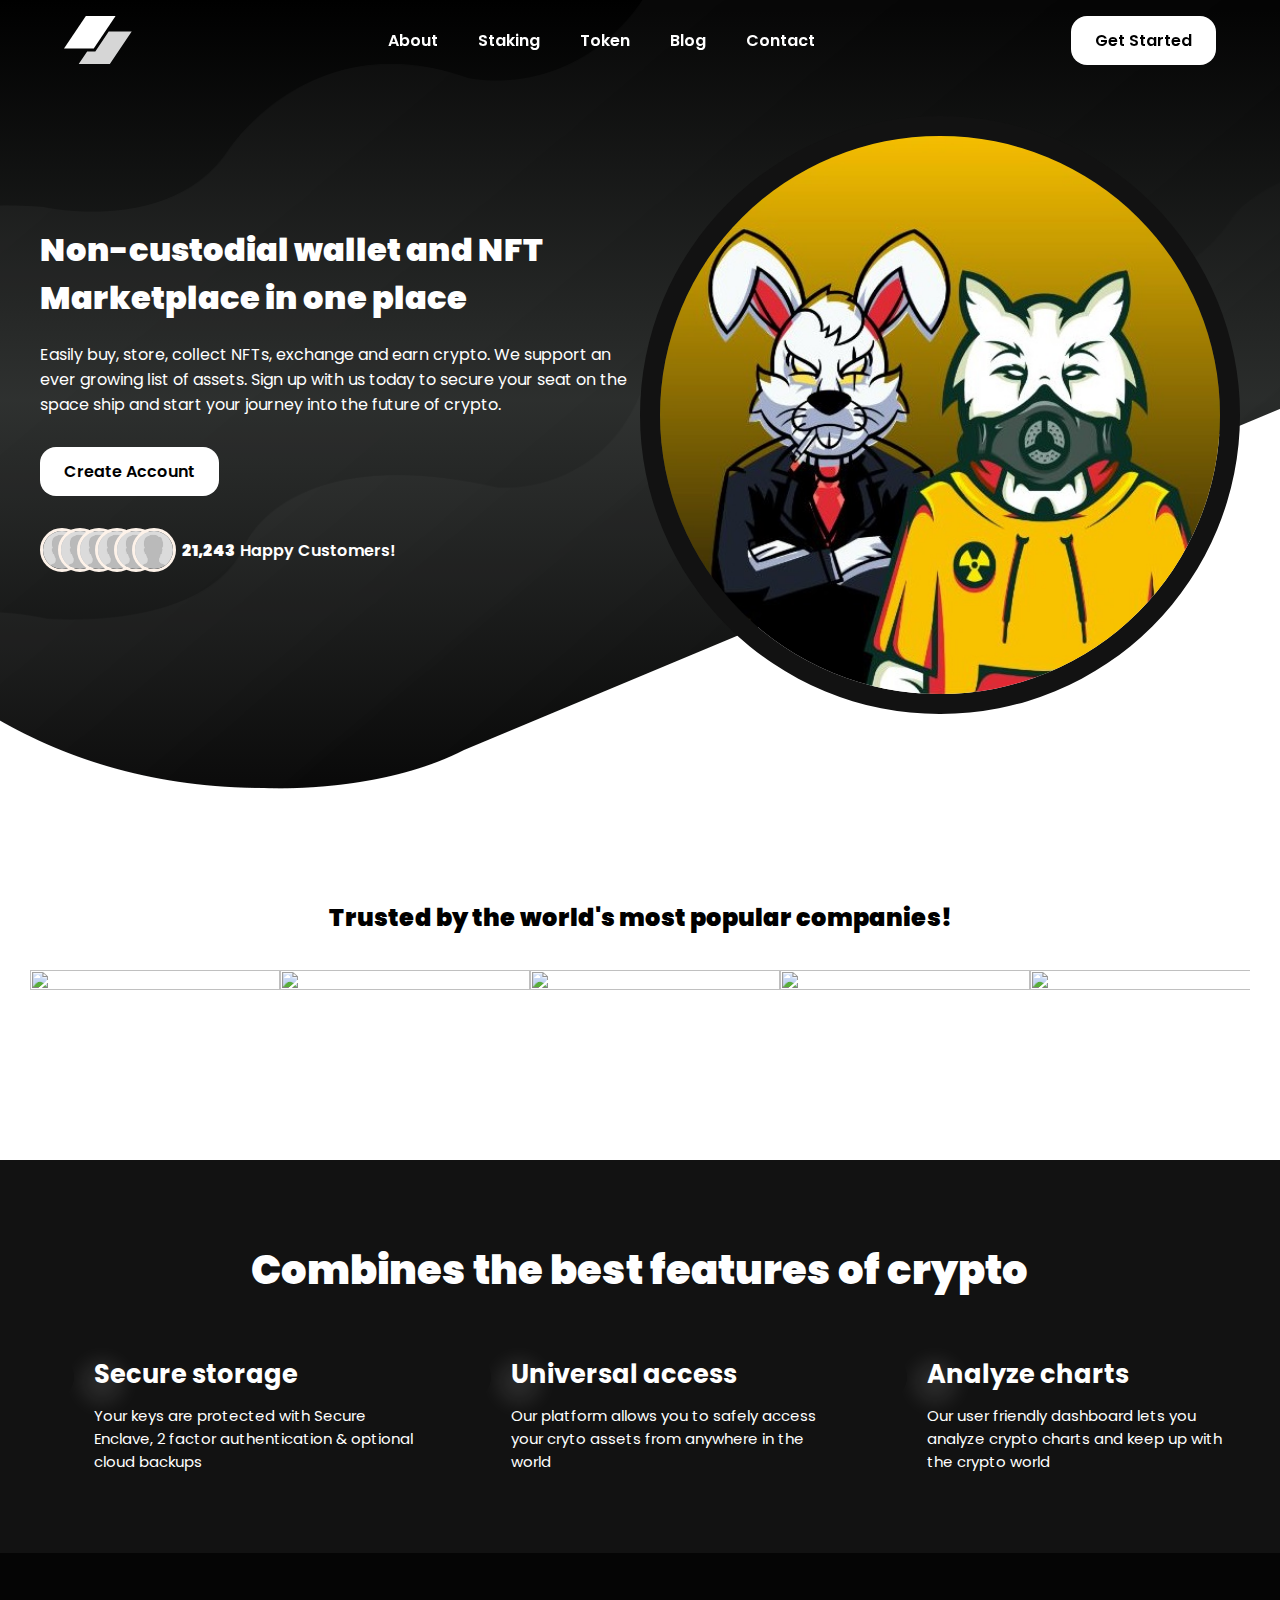
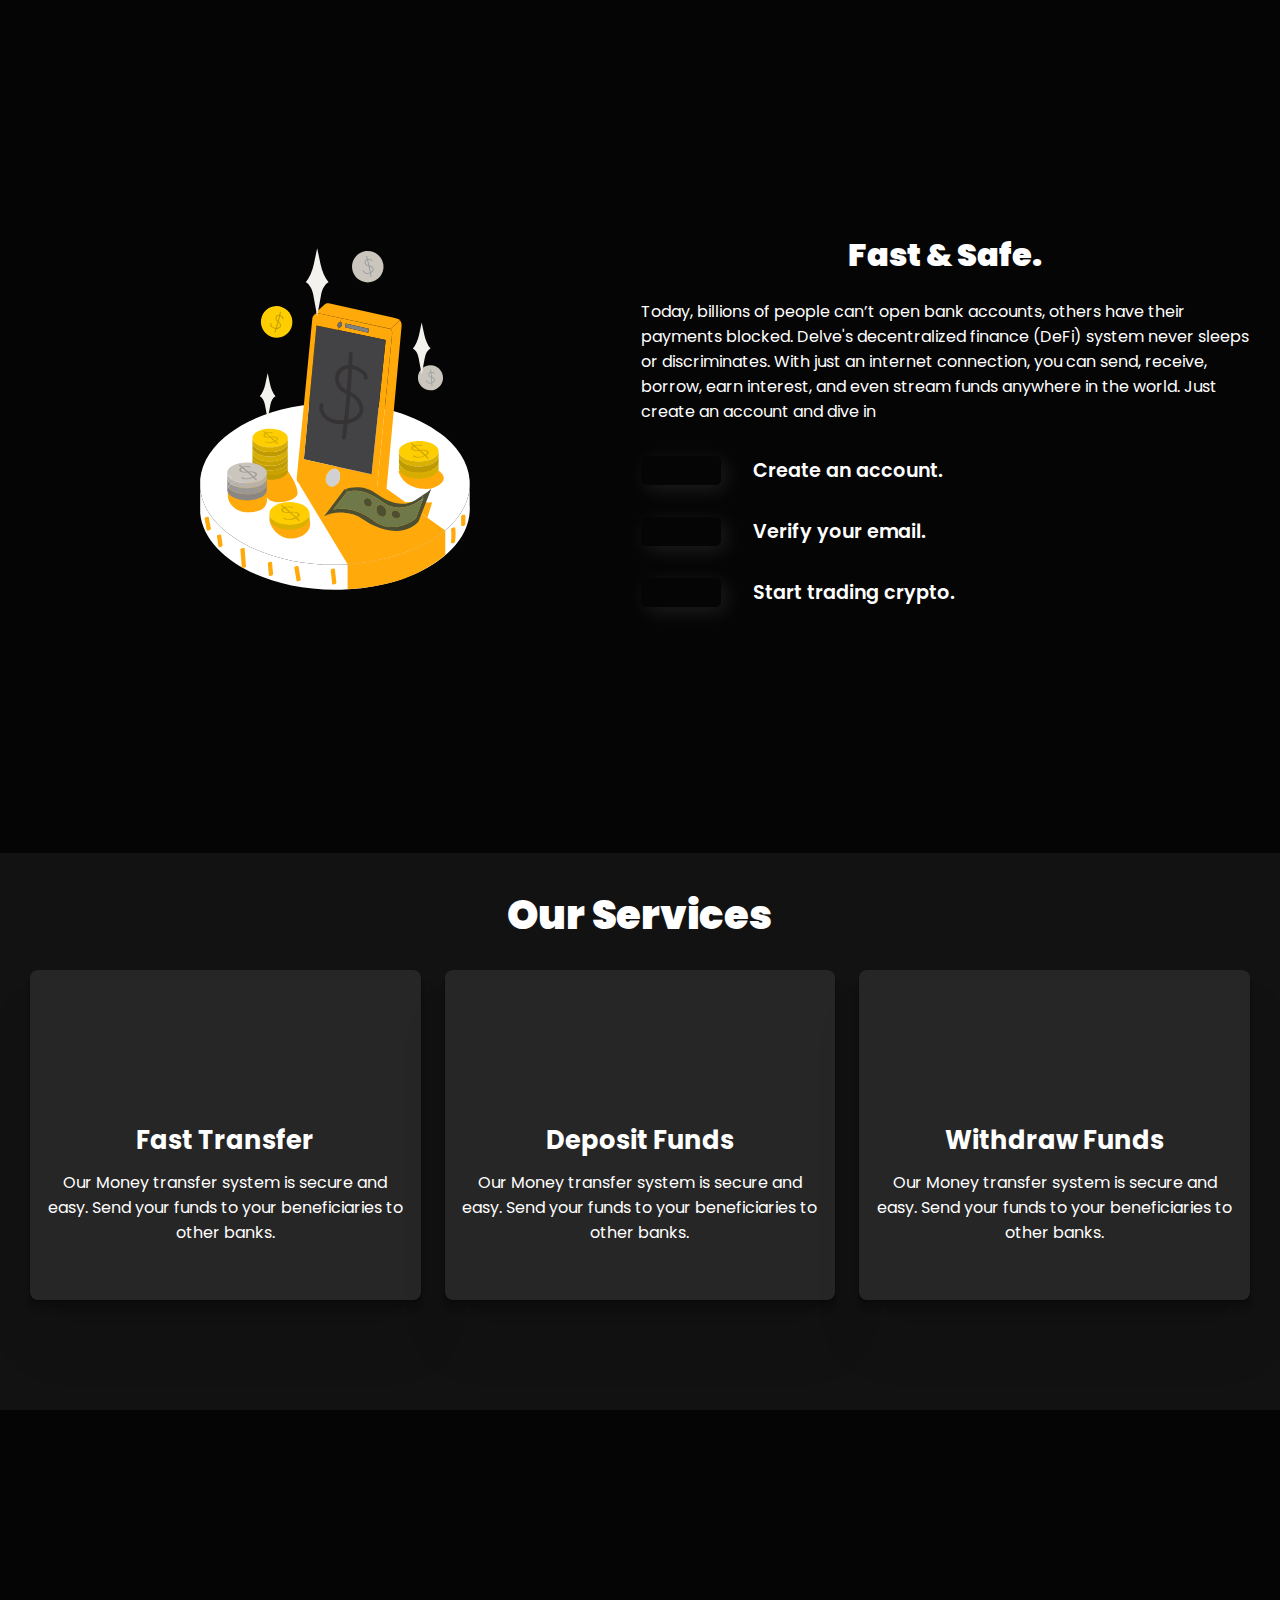
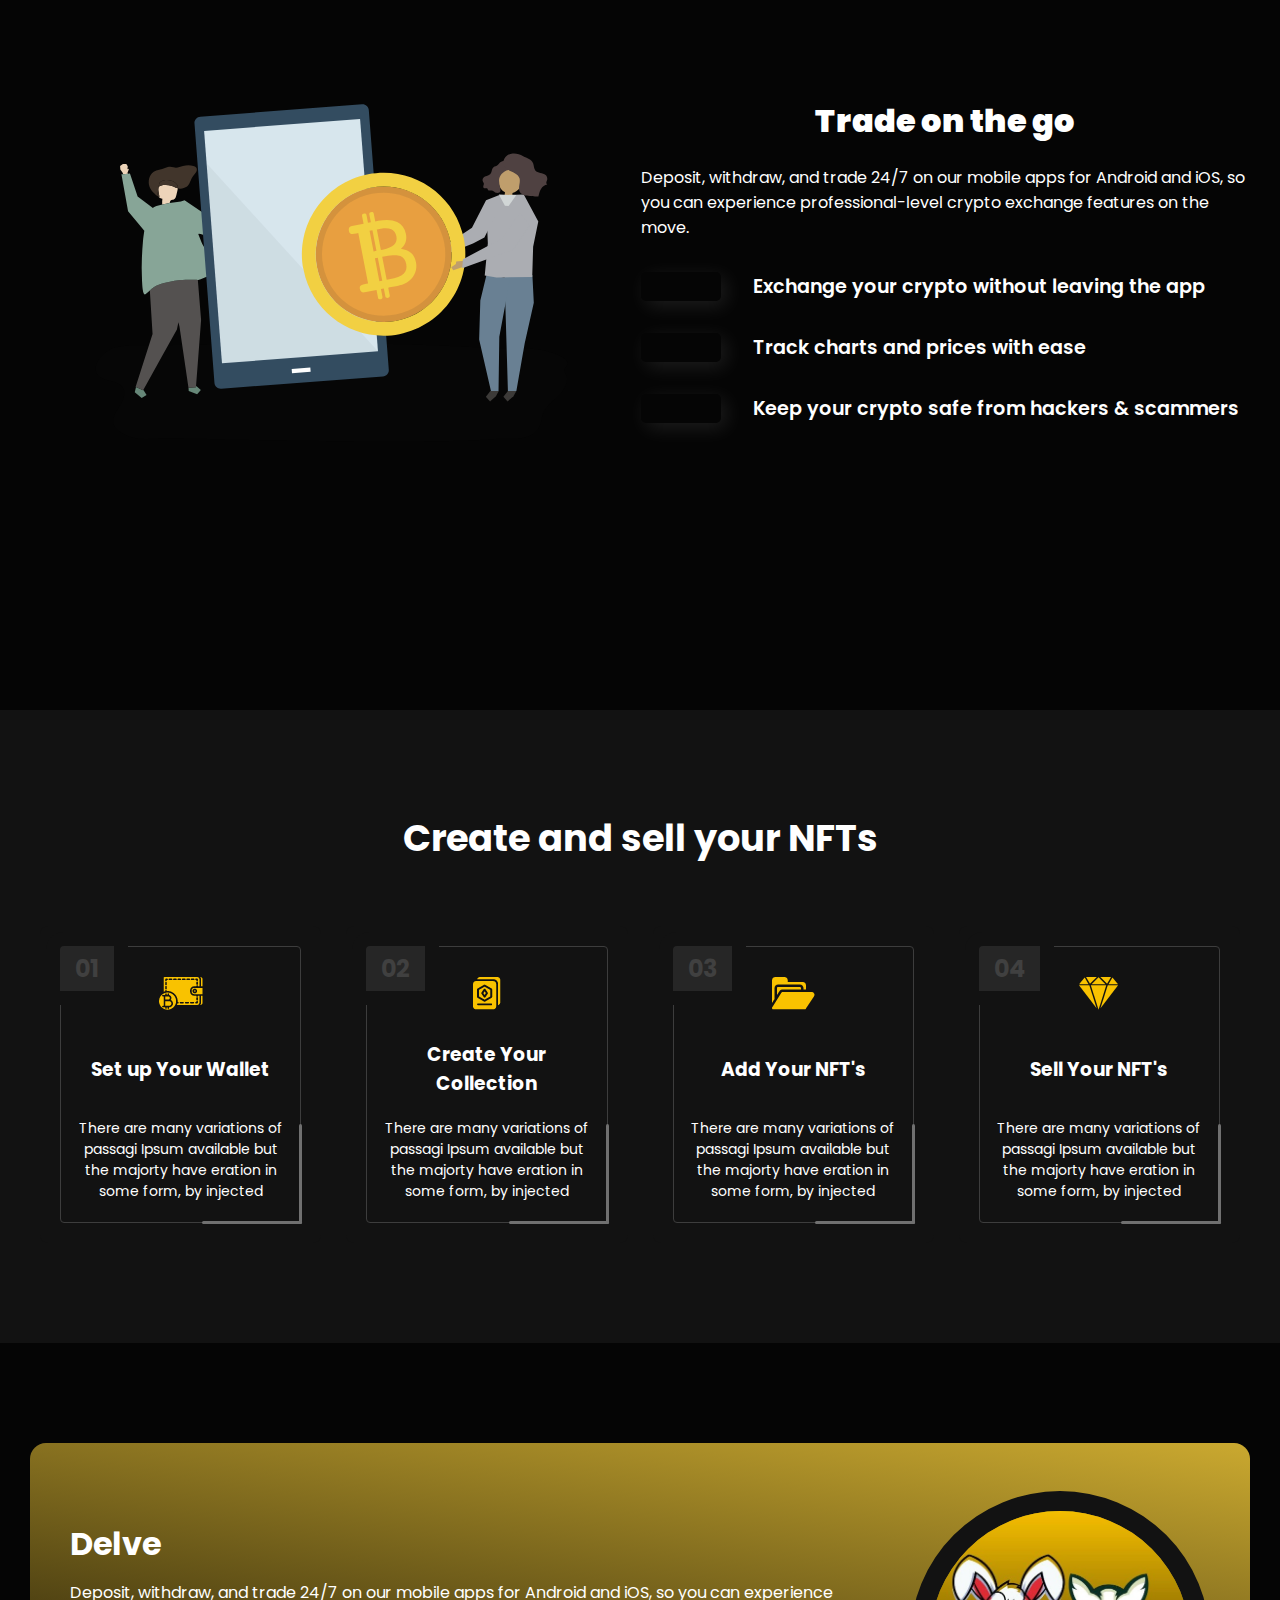
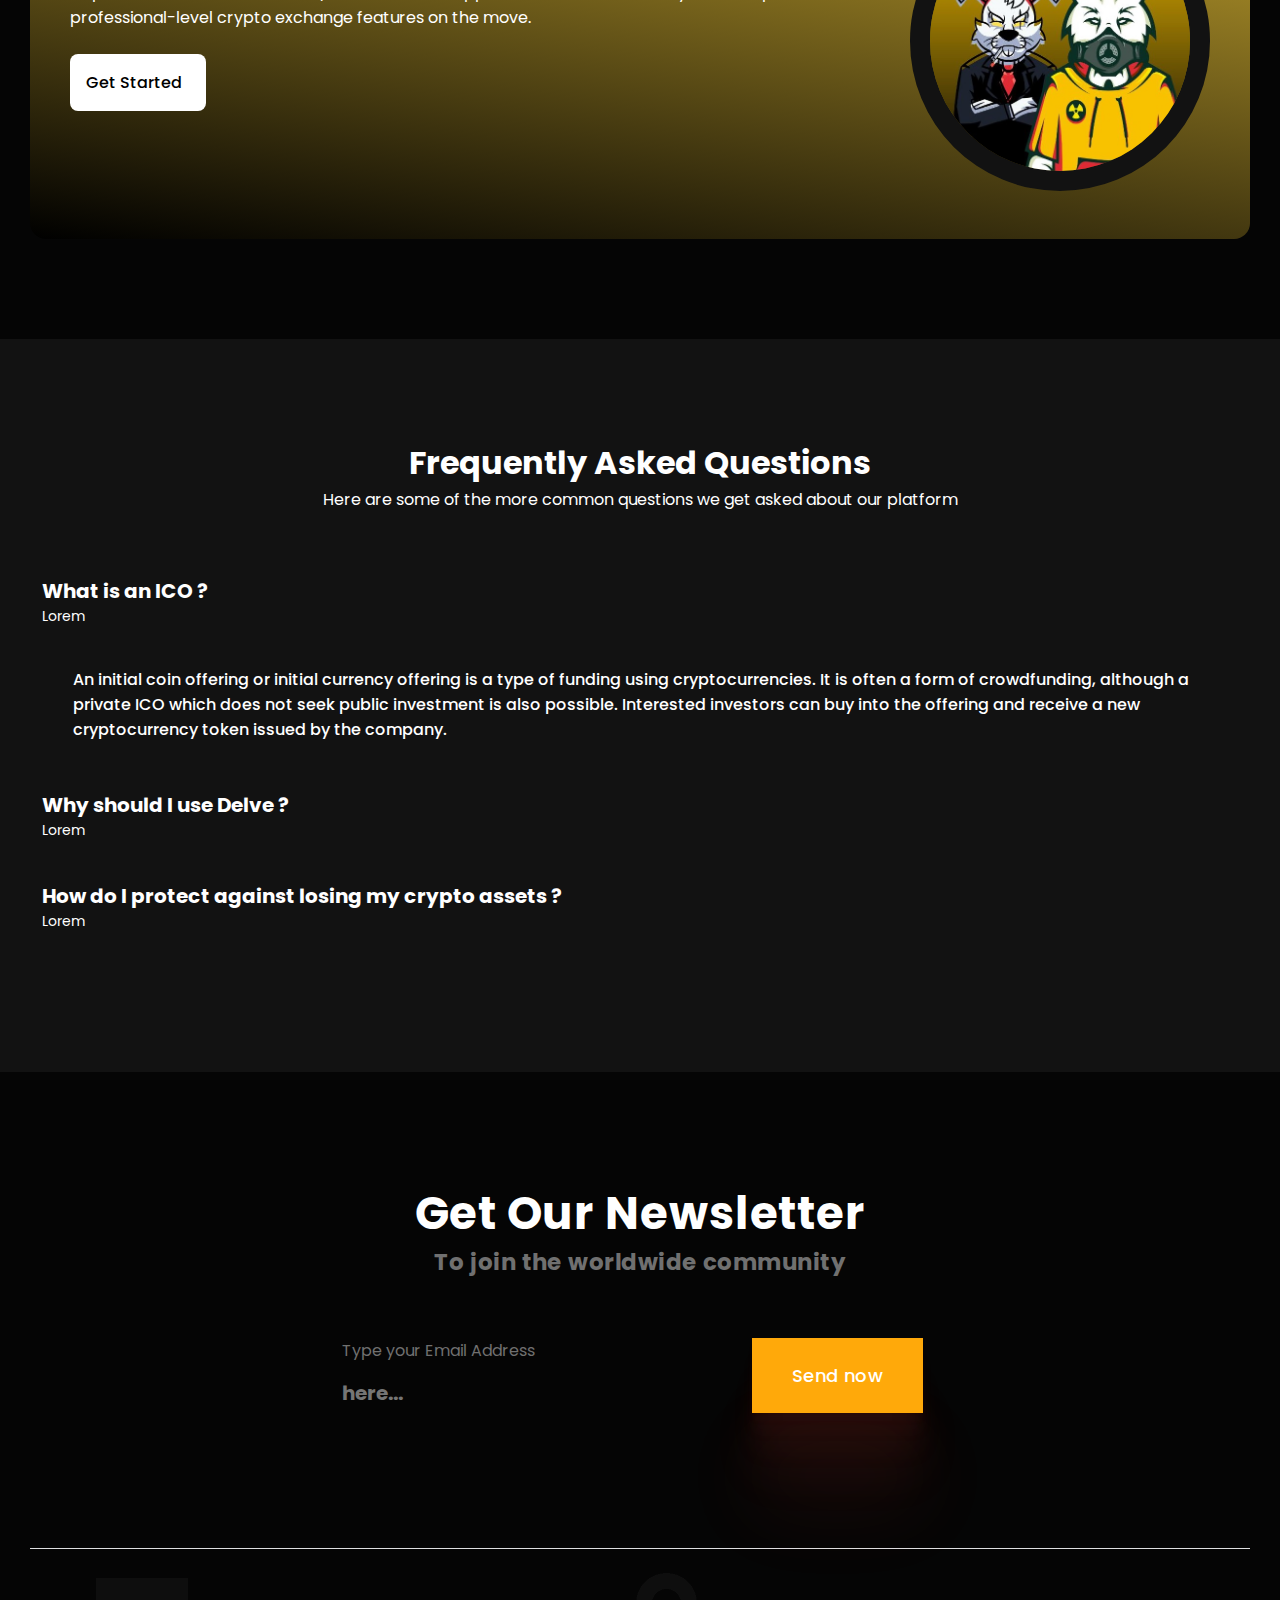
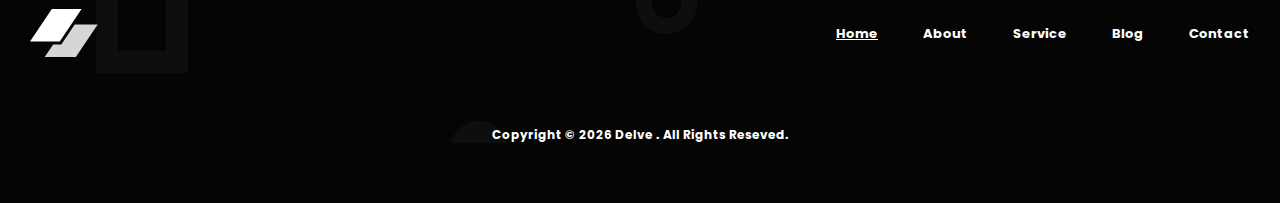
==== commit 8d7cf807: "about page.1" ====
--- a/index.html
+++ b/index.html
@@ -12,10 +12,10 @@
     <link rel="shortcut icon" href="assets/images/logo (1).svg" type="image/x-icon">
 
 
-    <script src="https://cdn.amcharts.com/lib/5/index.js"></script>
-    <script src="https://cdn.amcharts.com/lib/5/map.js"></script>
-    <script src="https://cdn.amcharts.com/lib/5/geodata/worldLow.js"></script>
-    <script src="https://cdn.amcharts.com/lib/5/themes/Animated.js"></script>
+    <link rel="stylesheet" href="https://stackpath.bootstrapcdn.com/font-awesome/4.7.0/css/font-awesome.min.css" />
+    <link rel="stylesheet" href="https://cdnjs.cloudflare.com/ajax/libs/font-awesome/6.0.0-beta2/css/all.min.css"
+        integrity="sha512-YWzhKL2whUzgiheMoBFwW8CKV4qpHQAEuvilg9FAn5VJUDwKZZxkJNuGM4XkWuk94WCrrwslk8yWNGmY1EduTA=="
+        crossorigin="anonymous" referrerpolicy="no-referrer" />
     <link href="https://cdn.jsdelivr.net/npm/remixicon@3.2.0/fonts/remixicon.css" rel="stylesheet" />
     <link href="https://unpkg.com/boxicons@2.0.7/css/boxicons.min.css" rel="stylesheet" />
 </head>
@@ -28,17 +28,16 @@
     <header class="l-header" id="header">
         <nav class="nav bd-container">
             <a href="index.html" class="nav__logo">
-                <!-- <i class="ri-riding-line"></i> Delve -->
                 <img src="assets/images/logo (1).svg" alt="">
             </a>
 
             <div class="nav__menu" id="nav-menu">
                 <ul class="nav__list">
-                    <li class="nav__item"><a href="#about" class="nav__link active-link ">About</a></li>
+                    <li class="nav__item"><a href="about.html" class="nav__link active-link ">About</a></li>
                     <li class="nav__item"><a href="#services" class="nav__link active-link ">Staking</a></li>
                     <li class="nav__item"><a href="#portfolio" class="nav__link active-link ">Token</a></li>
-                    <li class="nav__item"><a href="#contact" class="nav__link active-link ">Blog</a></li>
-                    <li class="nav__item"><a href="#contact" class="nav__link active-link ">Contact</a></li>
+                    <li class="nav__item"><a href="#blog" class="nav__link active-link ">Blog</a></li>
+                    <li class="nav__item"><a href="contact.html" class="nav__link active-link ">Contact</a></li>
                     <center>
                         <li class="nav__item"><a href="#" class="nav__link active-link bt-n hiddenn" style="color: #000;">Get Started</a></li>
                     </center>
@@ -503,11 +502,11 @@
                     <a href="index.html" class="footer__logo"><img src="assets/images/logo (1).svg" alt=""></a>
                     <nav class="footer__menu menu-footer">
                         <ul class="menu-footer__list">
-                            <li class="menu-footer__item"><a href="" class="menu-footer__link menu-footer__link_underline">Home</a></li>
+                            <li class="menu-footer__item"><a href="index.html" class="menu-footer__link menu-footer__link_underline">Home</a></li>
                             <li class="menu-footer__item"><a href="" class="menu-footer__link">About</a></li>
                             <li class="menu-footer__item"><a href="" class="menu-footer__link">Service</a></li>
                             <li class="menu-footer__item"><a href="" class="menu-footer__link">Blog</a></li>
-                            <li class="menu-footer__item"><a href="" class="menu-footer__link">Contact</a></li>
+                            <li class="menu-footer__item"><a href="contact.html" class="menu-footer__link">Contact</a></li>
                         </ul>
                     </nav>
                     <a href="#" class="footer__copy">Copyright © <script type="text/javascript">document.write(new Date().getFullYear());</script> Delve . All Rights Reseved.</a>
--- a/assets/css/style.css
+++ b/assets/css/style.css
@@ -365,14 +365,14 @@
   background-position: right;
 }
 
-.banner-animation {
+/* .banner-animation {
   animation: waveAnim 1s backwards infinite alternate;
 }
 
 @keyframes waveAnim {
   0% { transform: translate(0, 0) rotate(0); }
   100% { transform: translate(2px, 2px) rotate(3deg); }
-}
+} */
 
 .l-header {
   width: 100%;
@@ -418,7 +418,7 @@
 }
 
 .nav__link:hover {
-  color: #2aba7e;
+  color: var(--chrome-yellow);
 }
 
 .nav__logo,
@@ -989,6 +989,14 @@
   padding: 5rem 0;
 }
 
+.py-4{
+  padding-top: 2rem;
+}
+
+.py-3{
+  padding-top: 2rem;
+}
+
 .py-2{
   padding-top: 2rem;
 }
@@ -1031,7 +1039,7 @@
 }
 
 .stats-title {
-  color: var(--st-patricks-blue);
+  color: var(--chrome-yellow);
   font-size: var(--fs-8);
   font-weight: var(--fw-700);
 }
@@ -1161,7 +1169,7 @@
 }
 
 .footer-reviews__info a {
-  color: #2CBDE7;
+  color: #e7e12c;
   text-decoration: underline;
 }
 
@@ -2049,6 +2057,7 @@
   width: 100%;
   padding: 10px 0;
 }
+
 .slider::before, .slider::after {
   /* background: linear-gradient(to right, white 0%, rgba(255, 255, 255, 0) 100%); */
   content: "";
@@ -2057,27 +2066,30 @@
   width: 200px;
   z-index: 2;
 }
+
 .slider::after {
   right: 0;
   top: 0;
   -webkit-transform: rotateZ(180deg);
   transform: rotateZ(180deg);
 }
+
 .slider::before {
   left: 0;
   top: 0;
 }
+
 .slider .slide-track {
   -webkit-animation: scroll 29s linear infinite;
           animation: scroll 29s linear infinite;
   display: flex;
   width: calc(250px * 14);
 }
+
 .slider .slide {
   height: 100px;
   width: 250px;
 }
-
 
 .why__container {
   display: grid;
@@ -2392,7 +2404,7 @@
   font-weight: 700;
   font-size: 13px;
   line-height: 17px;
-  color: var(--quick-silver);
+  color: var(--white);
 }
 
 .menu-footer__link_underline {
@@ -2651,4 +2663,278 @@
   color: rgb(187, 0, 0);
   margin-top: 10px;
   display: block;
+}
+
+
+.container-C {
+  width: 100%;
+  min-height: 70vh;
+  display: flex;
+  justify-content: center;
+  align-items: center;
+  padding: 30px 8%;
+}
+
+.container-C .row {
+  display: flex;
+  justify-content: space-between;
+  width: 100%;
+  max-width: 1100px;
+}
+
+.row section.col {
+  display: flex;
+  flex-direction: column;
+}
+
+.row section.left {
+  flex-basis: 35%;
+  min-width: 320px;
+  margin-right: 60px;
+}
+
+.row section.right {
+  flex-basis: 60%;
+}
+
+section.left .contactTitle h2 {
+  position: relative;
+  font-size: 28px;
+  color: var(--white);
+  display: inline-block;
+  margin-bottom: 25px;
+}
+
+section.left .contactTitle h2::after {
+  content: '';
+  position: absolute;
+  width: 100%;
+  height: 3px;
+  background-color: var(--chrome-yellow);
+  top: calc(120% - 1px);
+  left: 0;
+}
+
+section.left .contactTitle p {
+  font-size: 17px;
+  color: var(--white);
+  letter-spacing: 1px;
+  line-height: 1.2;
+  padding-bottom: 22px;
+}
+
+section.left .contactInfo {
+  margin-bottom: 16px;
+}
+
+.contactInfo .iconGroup {
+  display: flex;
+  align-items: center;
+  margin: 25px 0px;
+}
+
+.iconGroup .icon {
+  width: 45px;
+  height: 45px;
+  border: 2px solid var(--chrome-yellow);
+  border-radius: 50%;
+  margin-right: 20px;
+  position: relative;
+}
+
+.iconGroup .icon i {
+  font-size: 20px;
+  color: var(--white);
+  position: absolute;
+  top: 50%;
+  left: 50%;
+  transform: translate(-50%, -50%);
+}
+
+.iconGroup .details span {
+  display: block;
+  color: var(--white);
+  font-size: 18px;
+}
+
+.iconGroup .details span:nth-child(1) {
+  color: var(--chrome-yellow);
+}
+
+section.left .socialMedia {
+  display: flex;
+  justify-content: flex-start;
+  align-items: center;
+  flex-wrap: wrap;
+  margin: 22px 0px 20px;
+}
+
+.socialMedia a {
+  width: 35px;
+  height: 35px;
+  text-decoration: none;
+  text-align: center;
+  margin-right: 15px;
+  border-radius: 5px;
+  background-color: var(--chrome-yellow);
+  transition: 0.4s;
+}
+
+.socialMedia a i {
+  color: #fff;
+  font-size: 18px;
+  line-height: 35px;
+  border: 1px solid transparent;
+  transition-delay: 0.4s;
+}
+
+.socialMedia a:hover {
+  transform: translateY(-5px);
+  background-color: #2e2e2e;
+  color: var(--chrome-yellow);
+  border: 1px solid var(--chrome-yellow);
+}
+
+.socialMedia a:hover i {
+  color: var(--chrome-yellow);
+}
+
+.row section.right .messageForm {
+  display: flex;
+  justify-content: space-between;
+  flex-wrap: wrap;
+  padding-top: 30px;
+}
+
+.row section.right .inputGroup {
+  margin: 18px 0px;
+  position: relative;
+}
+
+.messageForm .halfWidth {
+  flex-basis: 48%;
+}
+
+.messageForm .fullWidth {
+  flex-basis: 100%;
+}
+
+.messageForm input,
+.messageForm textarea {
+  width: 100%;
+  font-size: 18px;
+  padding: 2px 0px;
+  background-color: inherit;
+  color: var(--white);
+  border: none;
+  border-bottom: 2px solid #666;
+  outline: none;
+}
+
+.messageForm textarea {
+  resize: none;
+  height: 220px;
+  display: block;
+}
+
+textarea::-webkit-scrollbar {
+  width: 5px;
+}
+
+textarea::-webkit-scrollbar-track {
+  background-color: #1e1e1e;
+  border-radius: 15px;
+}
+
+textarea::-webkit-scrollbar-thumb {
+  background-color: var(--chrome-yellow);
+  border-radius: 15px;
+}
+
+.inputGroup label {
+  position: absolute;
+  left: 0;
+  bottom: 4px;
+  color: #ffffff;
+  font-size: 18px;
+  transition: 0.4s;
+  pointer-events: none;
+}
+
+.inputGroup:nth-child(4) label {
+  top: 2px;
+}
+
+.inputGroup input:focus~label,
+.inputGroup textarea:focus~label,
+.inputGroup input:valid~label,
+.inputGroup textarea:valid~label {
+  transform: translateY(-30px);
+  font-size: 16px;
+}
+
+.inputGroup button {
+  padding: 8px 16px;
+  font-size: 18px;
+  background-color: var(--chrome-yellow);
+  color: #ddd;
+  border: 1px solid transparent;
+  border-radius: 25px;
+  outline: none;
+  cursor: pointer;
+  box-shadow: 0px 8px 15px rgba(0, 0, 0, 0);
+  transition: 0.4s;
+}
+
+.inputGroup button:hover {
+  background-color: #2e2e2e;
+  box-shadow: 0px 0px 15px rgba(0, 0, 0, 0);
+  border: 1px solid var(--chrome-yellow);
+}
+
+@media(max-width: 1100px) {
+  .messageForm .halfWidth {
+    flex-basis: 100%;
+  }
+}
+
+@media(max-width: 900px) {
+  .container-C .row {
+    flex-wrap: wrap;
+  }
+
+  .row section.left,
+  .row section.right {
+    flex-basis: 100%;
+    margin: 0px;
+  }
+}
+
+.trust{
+  display: inline-flex;
+  gap: 15px;
+}
+
+.f-img {
+  width: 90px;
+  /* display: none; */
+}
+
+.reviews i{
+  color: goldenrod;
+}
+
+.flags {
+  margin-top: -5em;
+  padding-bottom: 15px;
+}
+
+.flags span {
+  display: inline-flex;
+  gap: 1rem;
+  padding: 1rem 0;
+}
+
+.flags p {
+  color: #ffffff;
 }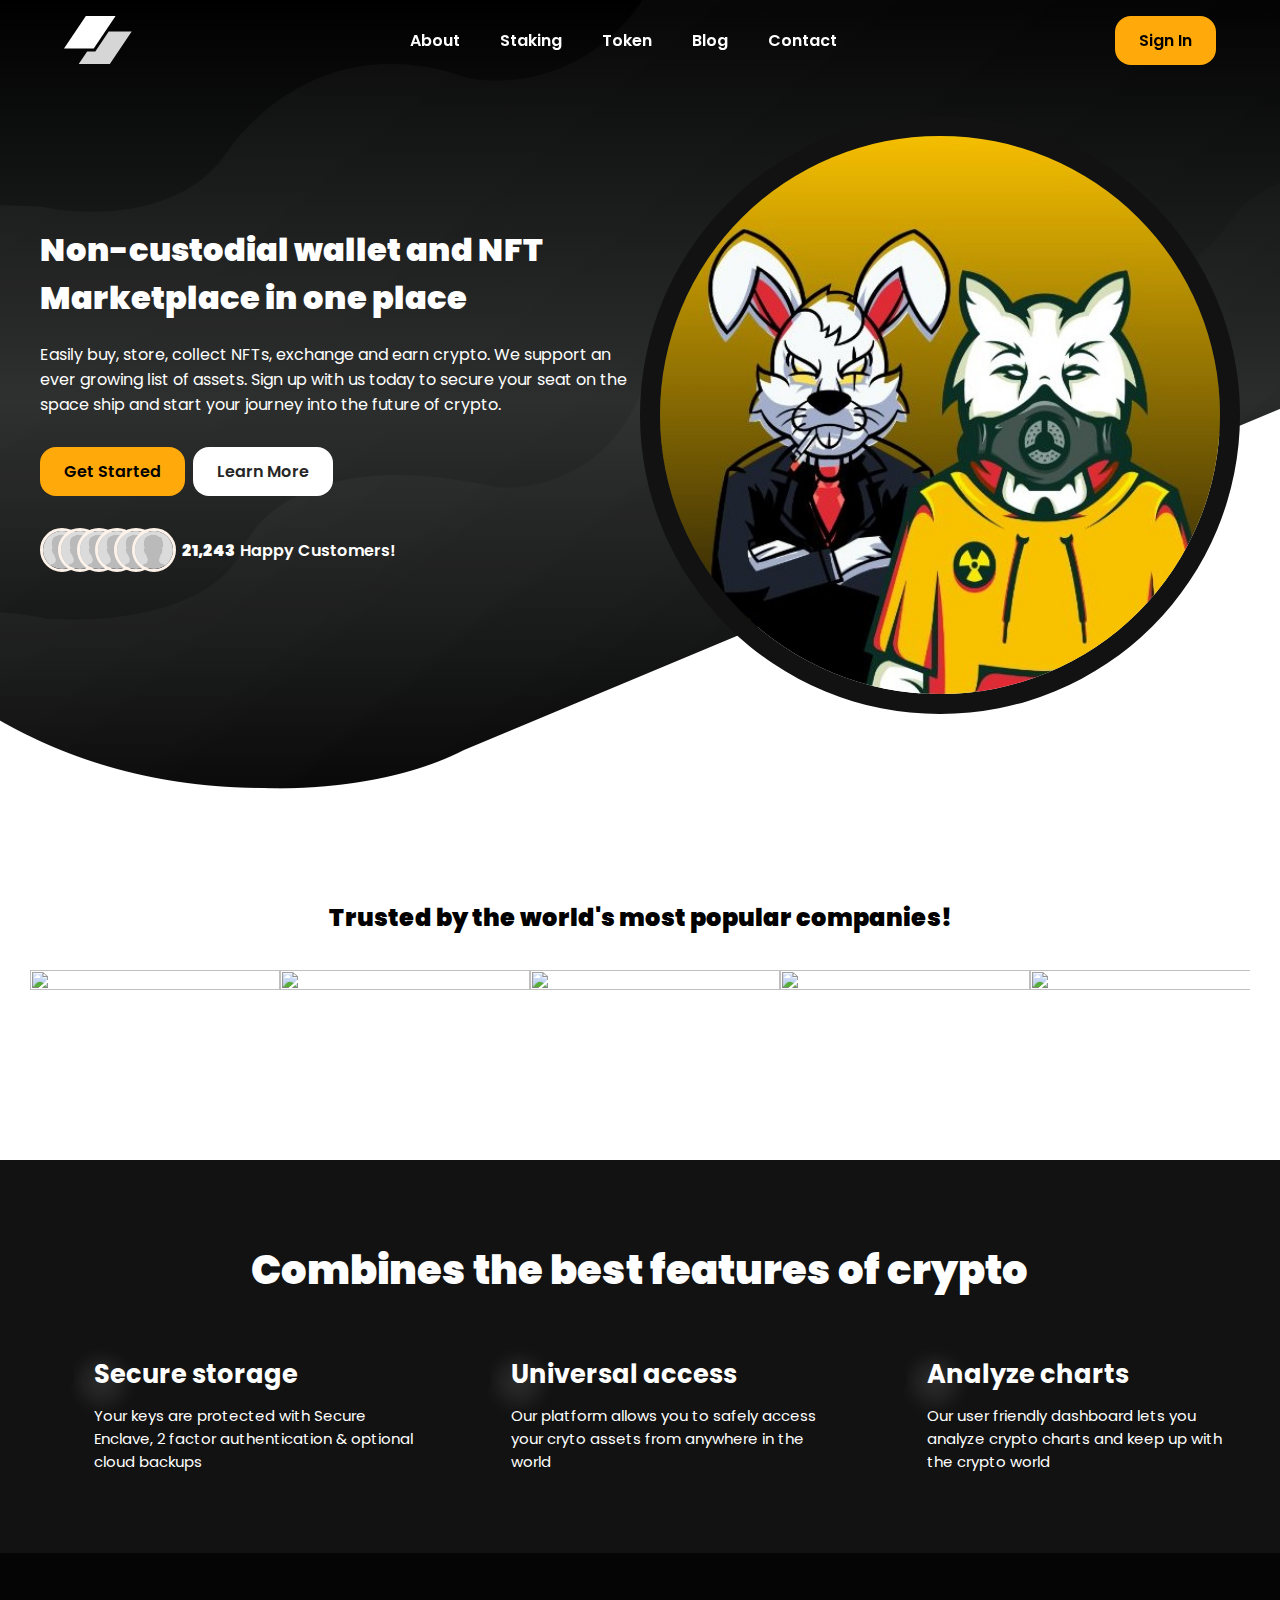
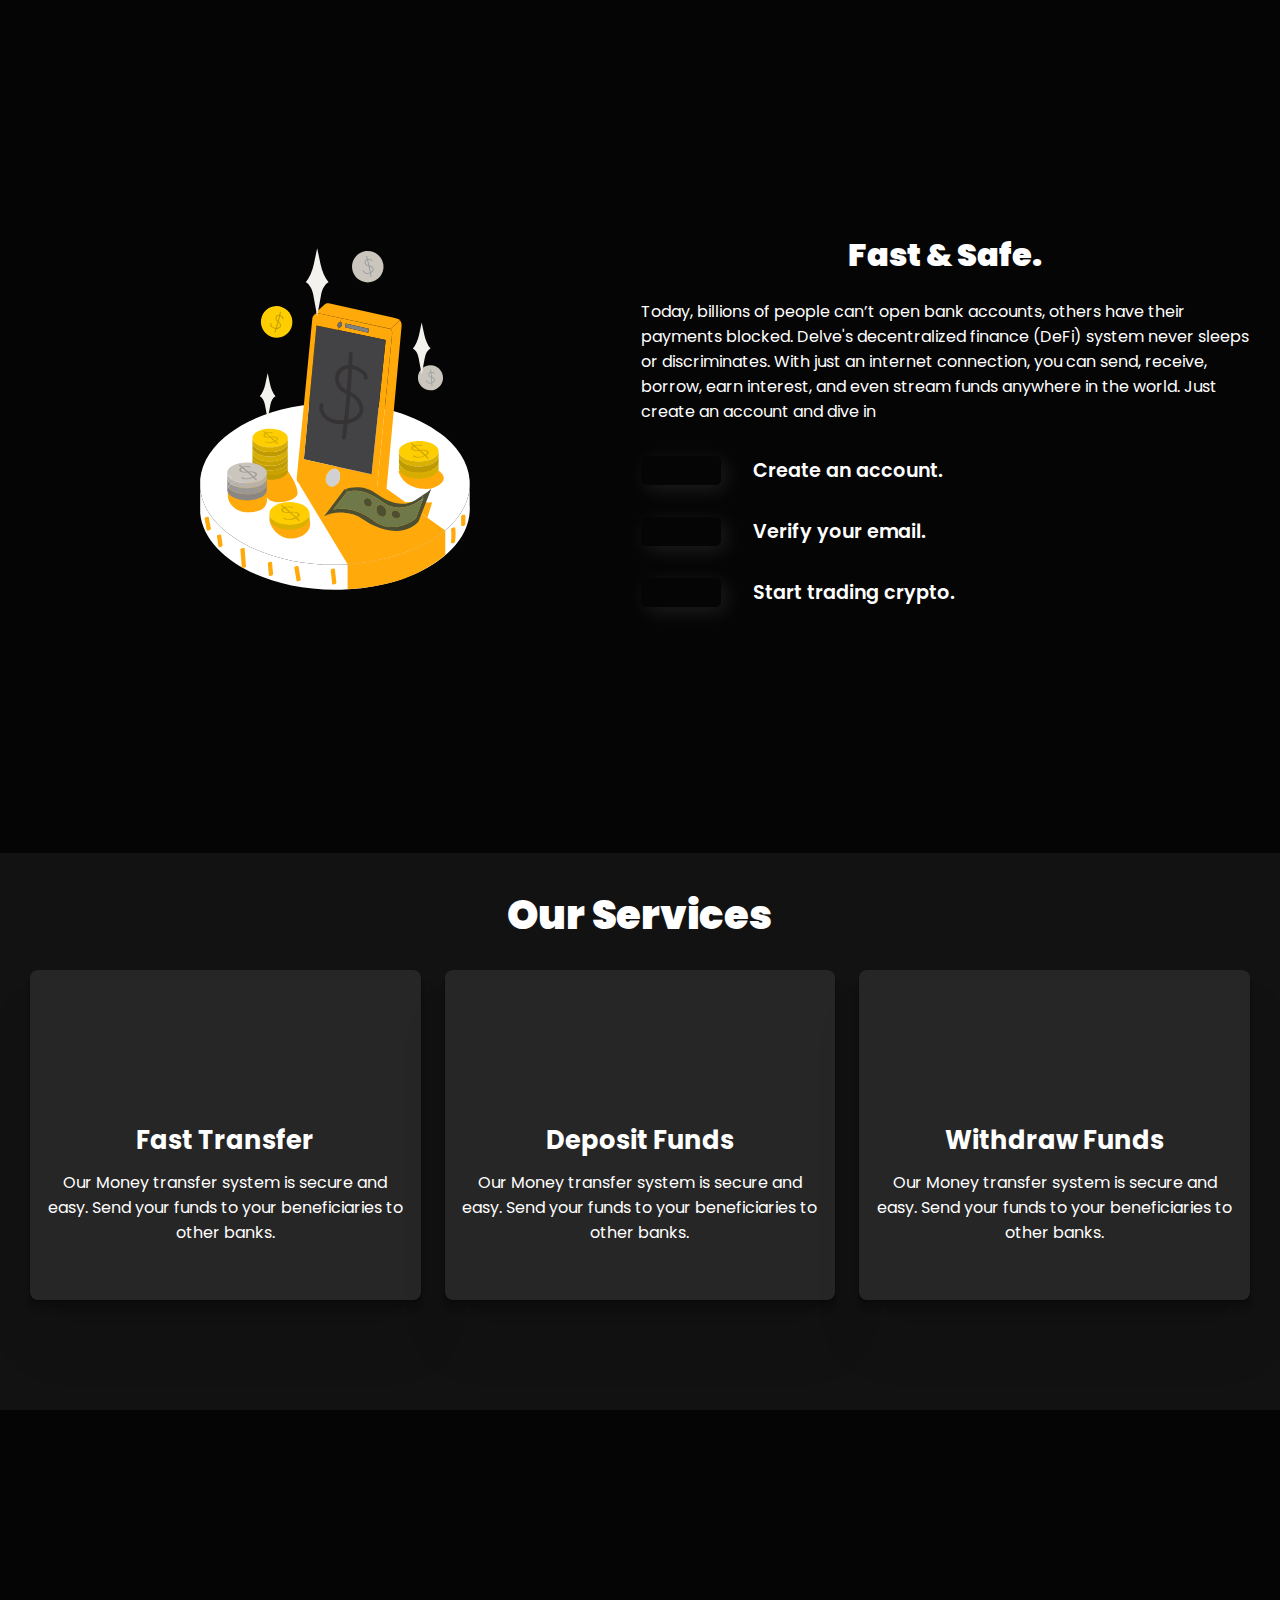
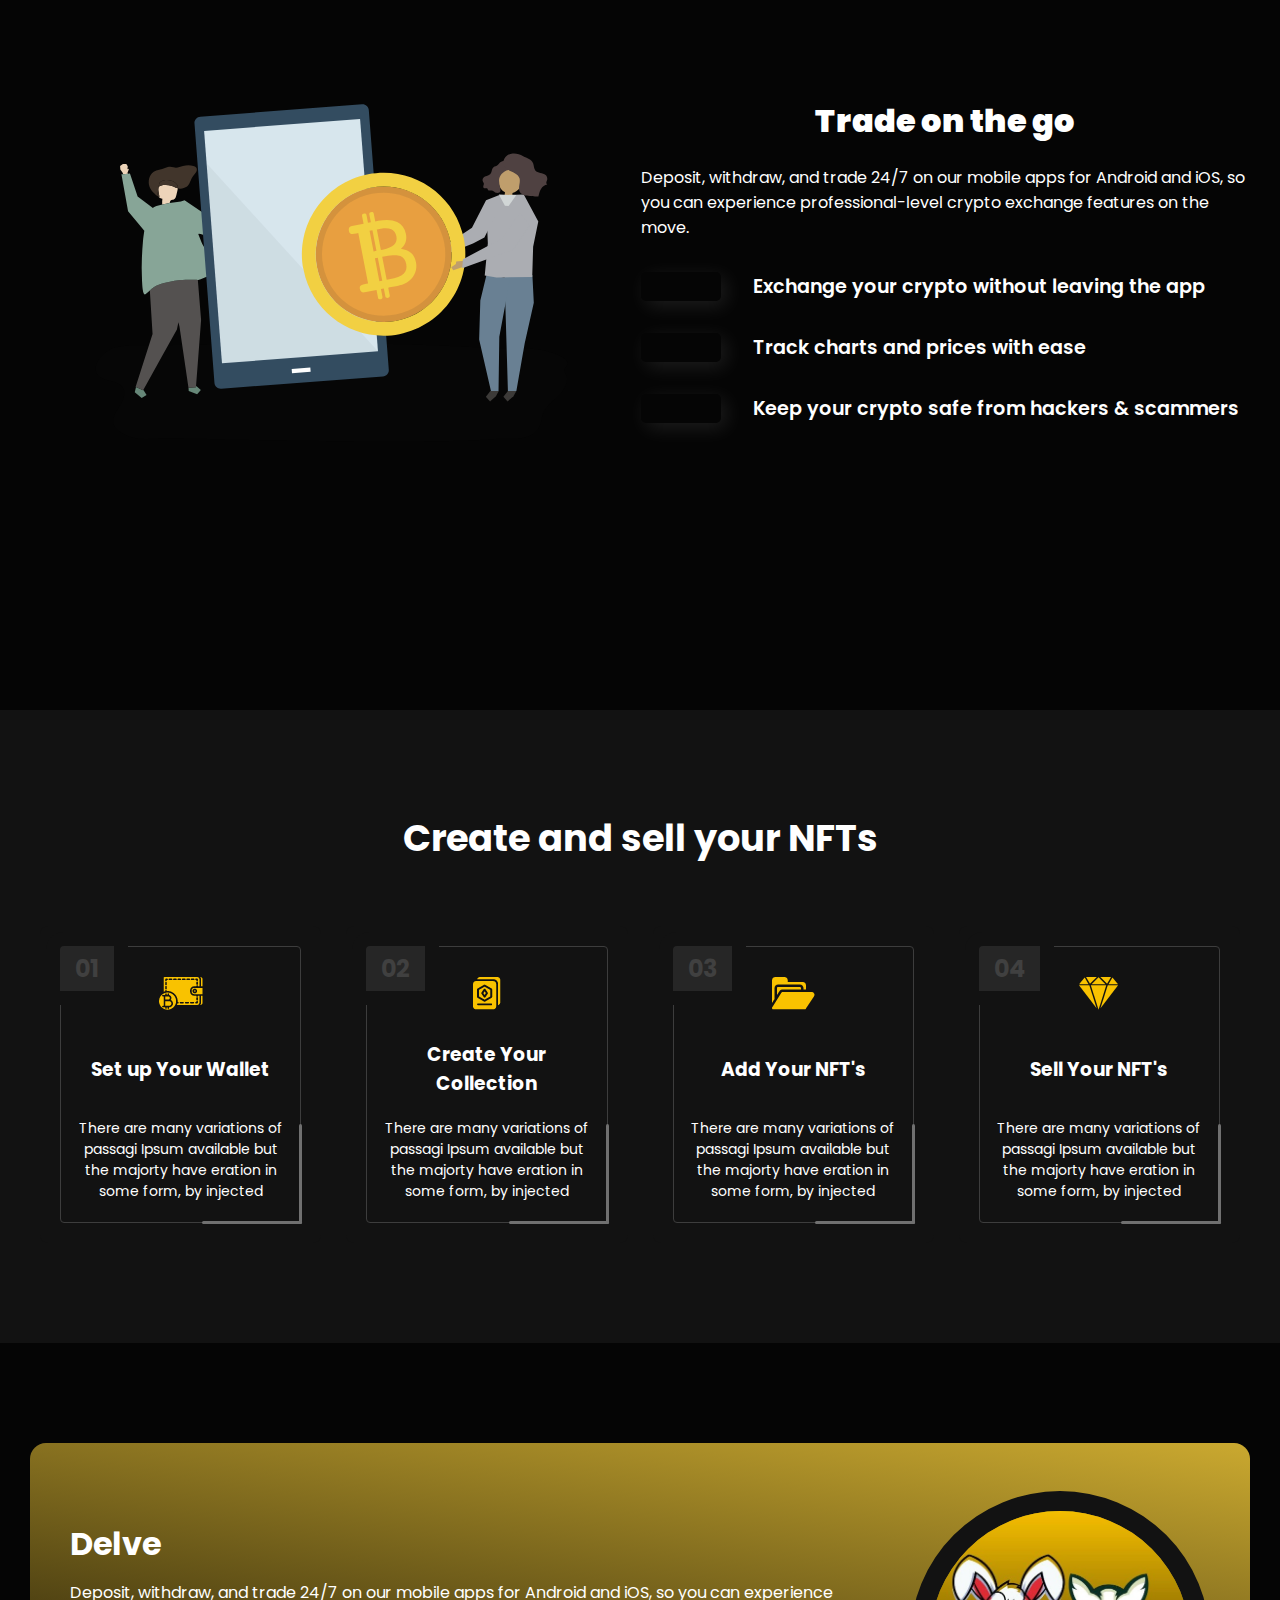
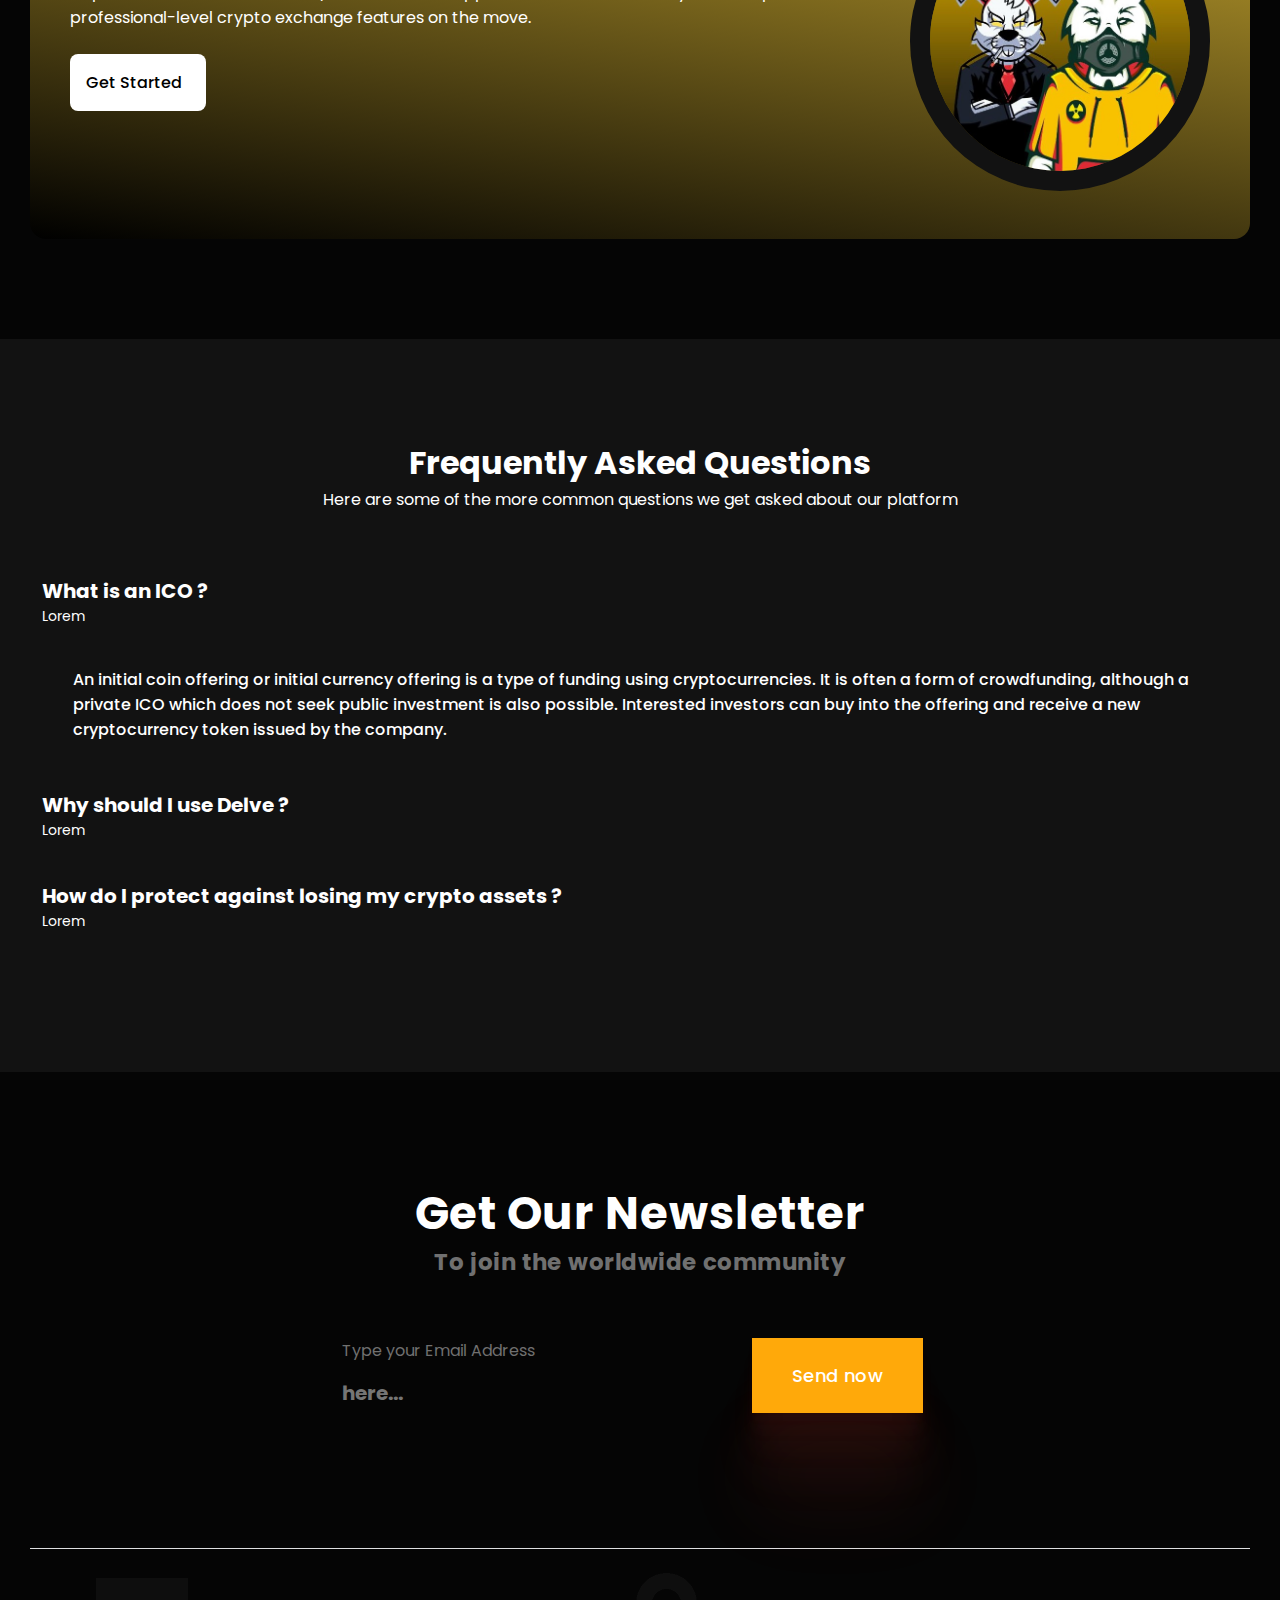
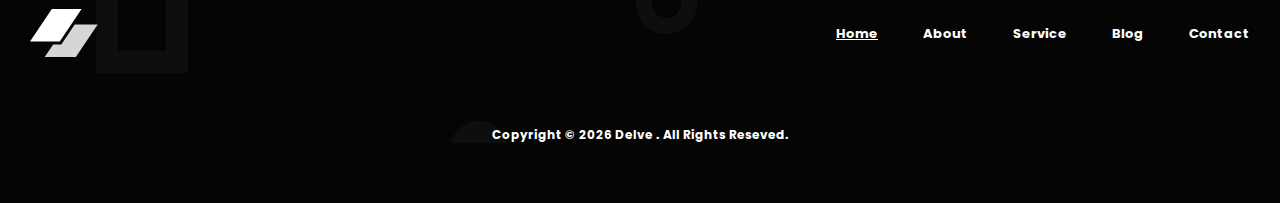
==== commit 8f0ade72: "login and sign up" ====
--- a/index.html
+++ b/index.html
@@ -39,11 +39,11 @@
                     <li class="nav__item"><a href="#blog" class="nav__link active-link ">Blog</a></li>
                     <li class="nav__item"><a href="contact.html" class="nav__link active-link ">Contact</a></li>
                     <center>
-                        <li class="nav__item"><a href="#" class="nav__link active-link bt-n hiddenn" style="color: #000;">Get Started</a></li>
+                        <li class="nav__item"><a href="#" class="nav__link active-link bt-n hiddenn" style="color: #000;">Sign In</a></li>
                     </center>
                 </ul>
             </div>
-            <button class="bt-n nonee"><a href="">Get Started</a></button>
+            <button class="bt-n nonee"><a href="">Sign In</a></button>
     
             <div class="nav__toggle" id="nav-toggle">
                 <i class='bx bx-menu'></i>
@@ -61,9 +61,9 @@
                             assets. Sign up with us today to secure your seat on the space ship and start your journey into the future of
                             crypto.</p>
                         <div class="btn-group hnb">
-                            <!-- <a href="#" class="bt-n btn-primary">Create account</a> -->
-
-                            <a href="#" class="bt-n btn-secondary">Create Account</a>
+                            <a href="#" class="bt-n btn-primary">Get Started</a>
+
+                            <a href="#fast" class="bt-u btn-secondary">Learn More</a>
                         </div>
                         <div class="delivered-meals hnb">
                             <div class="delivered-img">
@@ -146,7 +146,7 @@
                 </section>
             </section>
 
-            <section style="background-color: hsl(0, 0%, 7%);">
+            <section style="background-color: hsl(0, 0%, 7%);" id="fast">
                 <section class="features py-5" id="features">
                     <div class="container">
                         <h2 class="h2 section-title py-">Combines the best features of crypto</h2>
@@ -503,7 +503,7 @@
                     <nav class="footer__menu menu-footer">
                         <ul class="menu-footer__list">
                             <li class="menu-footer__item"><a href="index.html" class="menu-footer__link menu-footer__link_underline">Home</a></li>
-                            <li class="menu-footer__item"><a href="" class="menu-footer__link">About</a></li>
+                            <li class="menu-footer__item"><a href="about.html" class="menu-footer__link">About</a></li>
                             <li class="menu-footer__item"><a href="" class="menu-footer__link">Service</a></li>
                             <li class="menu-footer__item"><a href="" class="menu-footer__link">Blog</a></li>
                             <li class="menu-footer__item"><a href="contact.html" class="menu-footer__link">Contact</a></li>
--- a/assets/css/style.css
+++ b/assets/css/style.css
@@ -511,8 +511,6 @@
   }
 }
 
-
-
 @media screen and (min-width: 1152px) {
   .container {
     margin-inline: auto;
@@ -590,16 +588,32 @@
   font-weight: var(--font-semi-bold);
   padding: 12px 24px;
   max-width: max-content;
+  background: var(--chrome-yellow);
+  align-items: center;
+  border-radius: 16px;
+  text-transform: capitalize;
+  transition: 0.3s;
+  color: #000;
+}
+
+.bt-n a{
+  color: #000;
+}
+
+.bt-u {
+  color: var(--eerie-black-1);
+  font-weight: var(--font-semi-bold);
+  padding: 12px 24px;
+  max-width: max-content;
   background: var(--white);
   align-items: center;
   border-radius: 16px;
   text-transform: capitalize;
   transition: 0.3s;
-  color: #000;
-}
-
-.bt-n a{
-  color: #000;
+}
+
+.bt-u a{
+  color: var(--white);
 }
 
 .btn-group {
@@ -2937,4 +2951,124 @@
 
 .flags p {
   color: #ffffff;
+}
+
+
+.content-2 {
+  width: 330px;
+  padding: 40px 30px;
+  background: var(--chrome-yellow);
+  border-radius: 10px;
+  box-shadow: -3px -3px 7px #eedd1d73,
+    2px 2px 5px rgba(94, 104, 121, 0.288);
+}
+
+.content-2 .text {
+  font-size: 33px;
+  font-weight: 600;
+  margin-bottom: 35px;
+  color: var(--eerie-black-1);
+}
+
+.field {
+  height: 50px;
+  width: 100%;
+  display: flex;
+  position: relative;
+}
+
+.field:nth-child(2) {
+  margin-top: 20px;
+}
+
+.field input {
+  height: 100%;
+  width: 100%;
+  padding-left: 45px;
+  outline: none;
+  border: none;
+  font-size: 18px;
+  background: var(--eerie-black-1);
+  color: var(--white);
+  border-radius: 25px;
+  /* box-shadow: inset 2px 2px 5px #BABECC, inset -5px -5px 10px #ffffff73; */
+}
+
+.field input:focus {
+  box-shadow: inset 1px 1px 2px #BABECC, inset -1px -1px 2px #ffffff73;
+}
+
+.field span {
+  position: absolute;
+  color: #595959;
+  width: 50px;
+  line-height: 50px;
+}
+
+.field label {
+  position: absolute;
+  top: 50%;
+  transform: translateY(-50%);
+  left: 45px;
+  pointer-events: none;
+  color: #666666;
+}
+
+.field input:valid~label {
+  opacity: 0;
+}
+
+.forgot-pass {
+  text-align: left;
+  margin: 10px 0 10px 5px;
+  font-weight: var(--fw-700);
+}
+
+.forgot-pass a {
+  font-size: 16px;
+  color: var(--eerie-black-2);
+  text-decoration: none;
+}
+
+.forgot-pass:hover a {
+  text-decoration: underline;
+}
+
+.button-1 {
+  margin: 15px 0;
+  width: 100%;
+  height: 50px;
+  font-size: 18px;
+  line-height: 50px;
+  font-weight: 600;
+  background: #dde1e7;
+  border-radius: 25px;
+  border: none;
+  outline: none;
+  cursor: pointer;
+  color: #595959;
+  box-shadow: 2px 2px 5px #BABECC,
+    -5px -5px 10px #ffffff73;
+}
+
+.button-1:focus {
+  color: var(--chrome-yellow);
+  box-shadow: inset 2px 2px 5px #BABECC,
+    inset -5px -5px 10px #ffffff73;
+}
+
+.sign-up {
+  margin: 10px 0;
+  color: var(--eerie-black-2);
+  font-size: 16px;
+  font-weight: var(--fw-700);
+}
+
+.sign-up a {
+  color: #248600;
+  text-decoration: none;
+}
+
+.sign-up a:hover {
+  text-decoration: underline;
 }